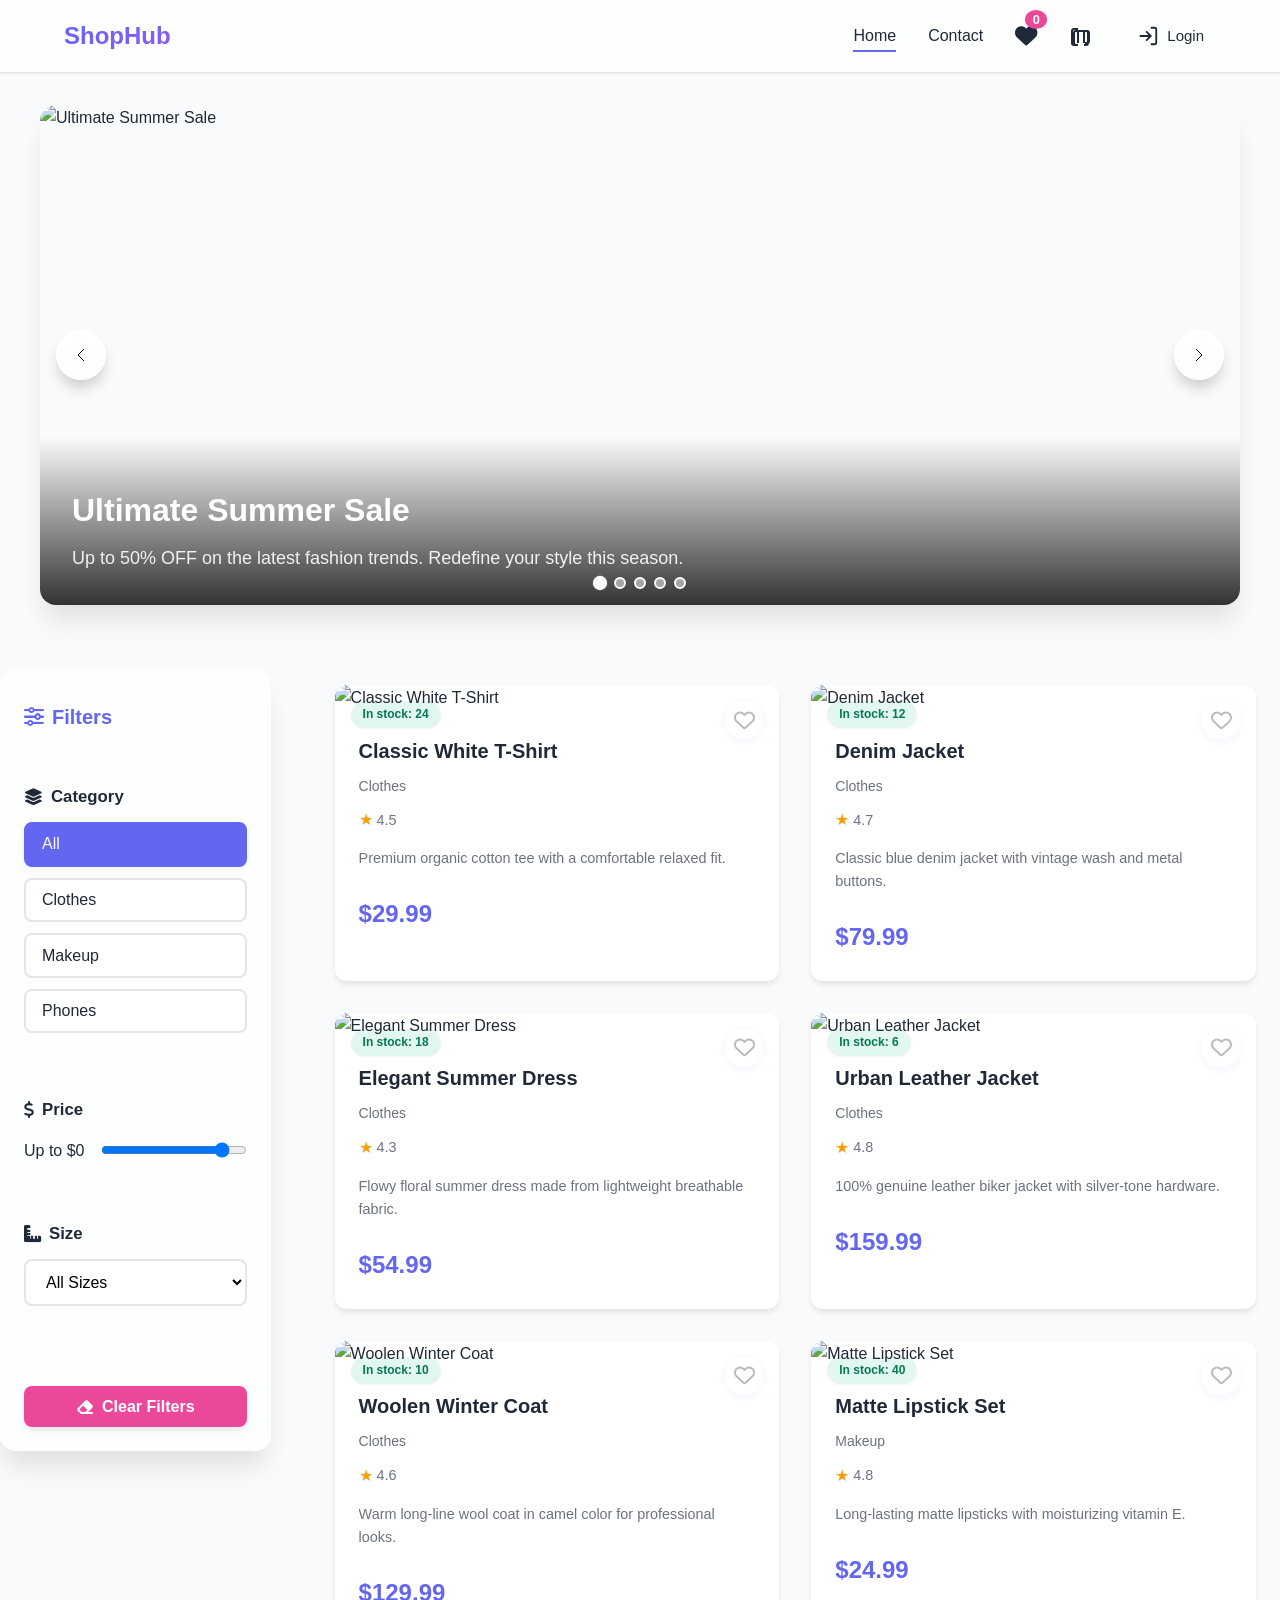
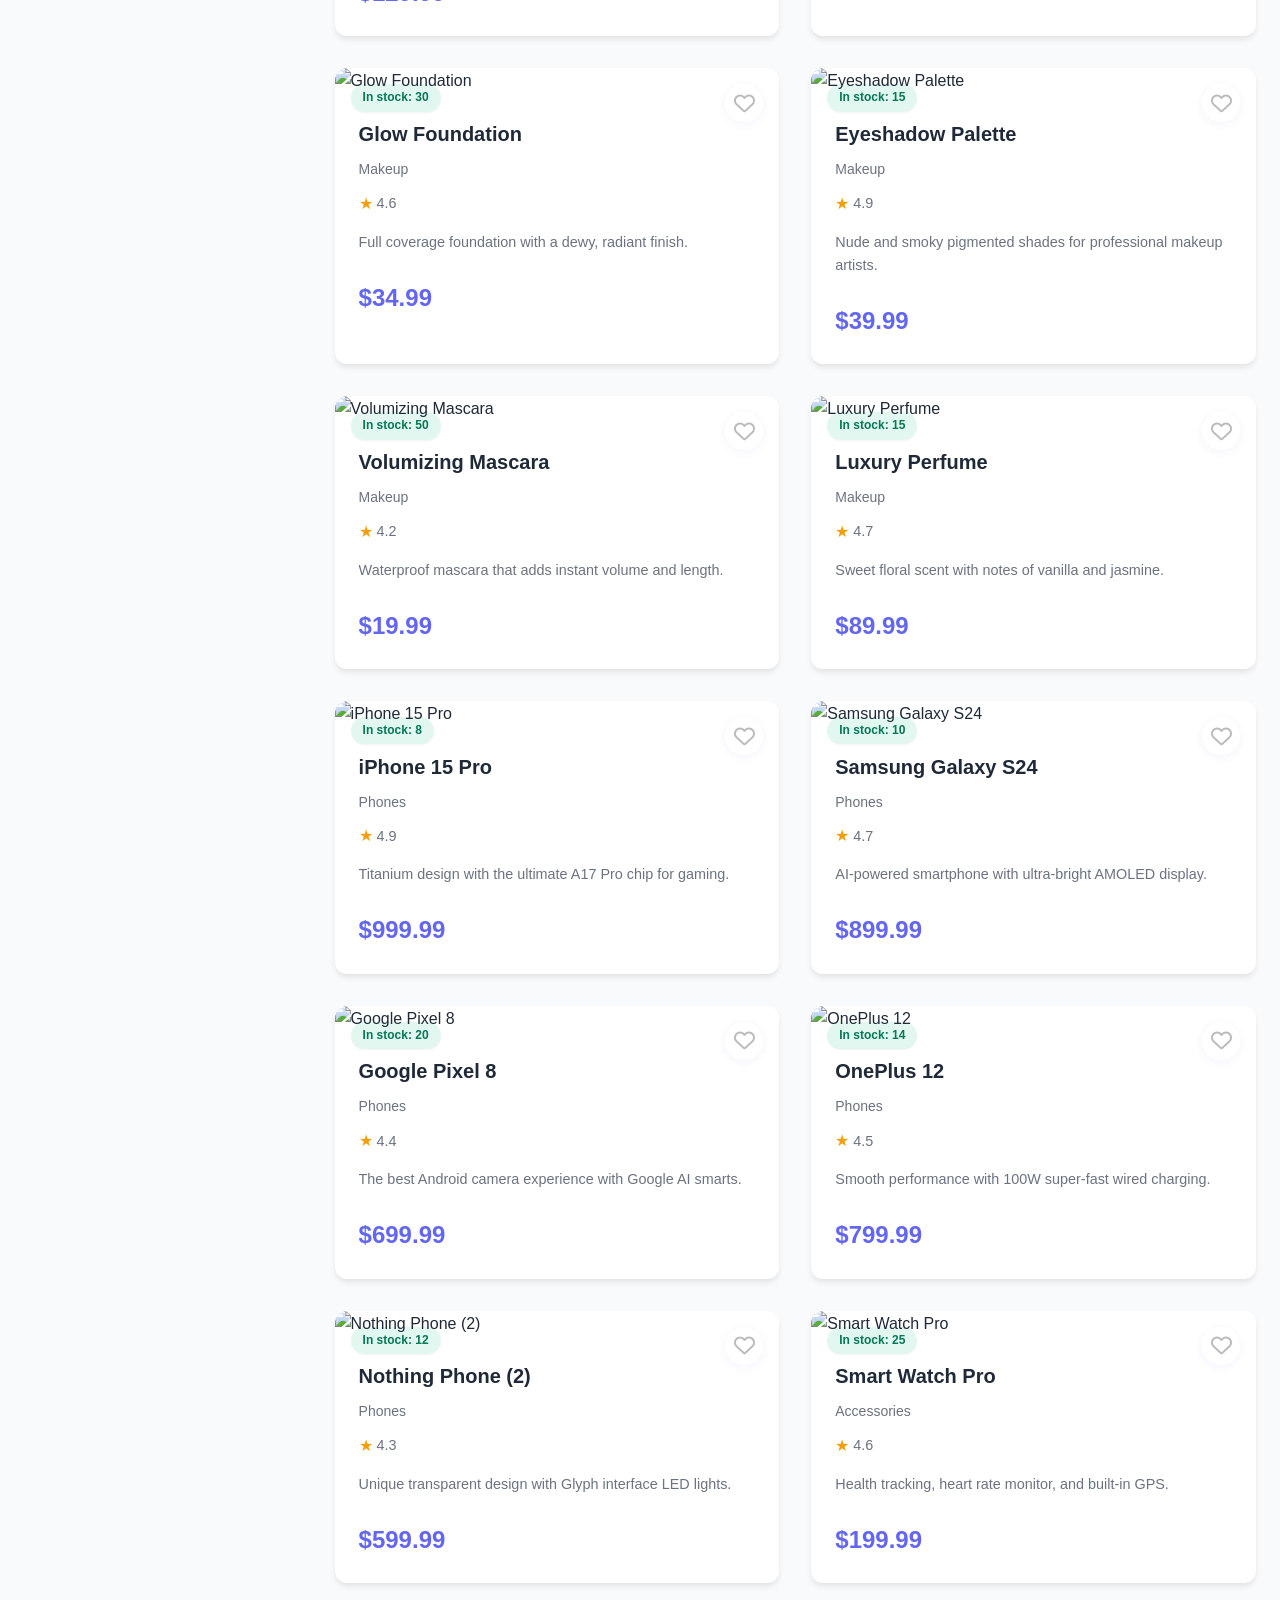
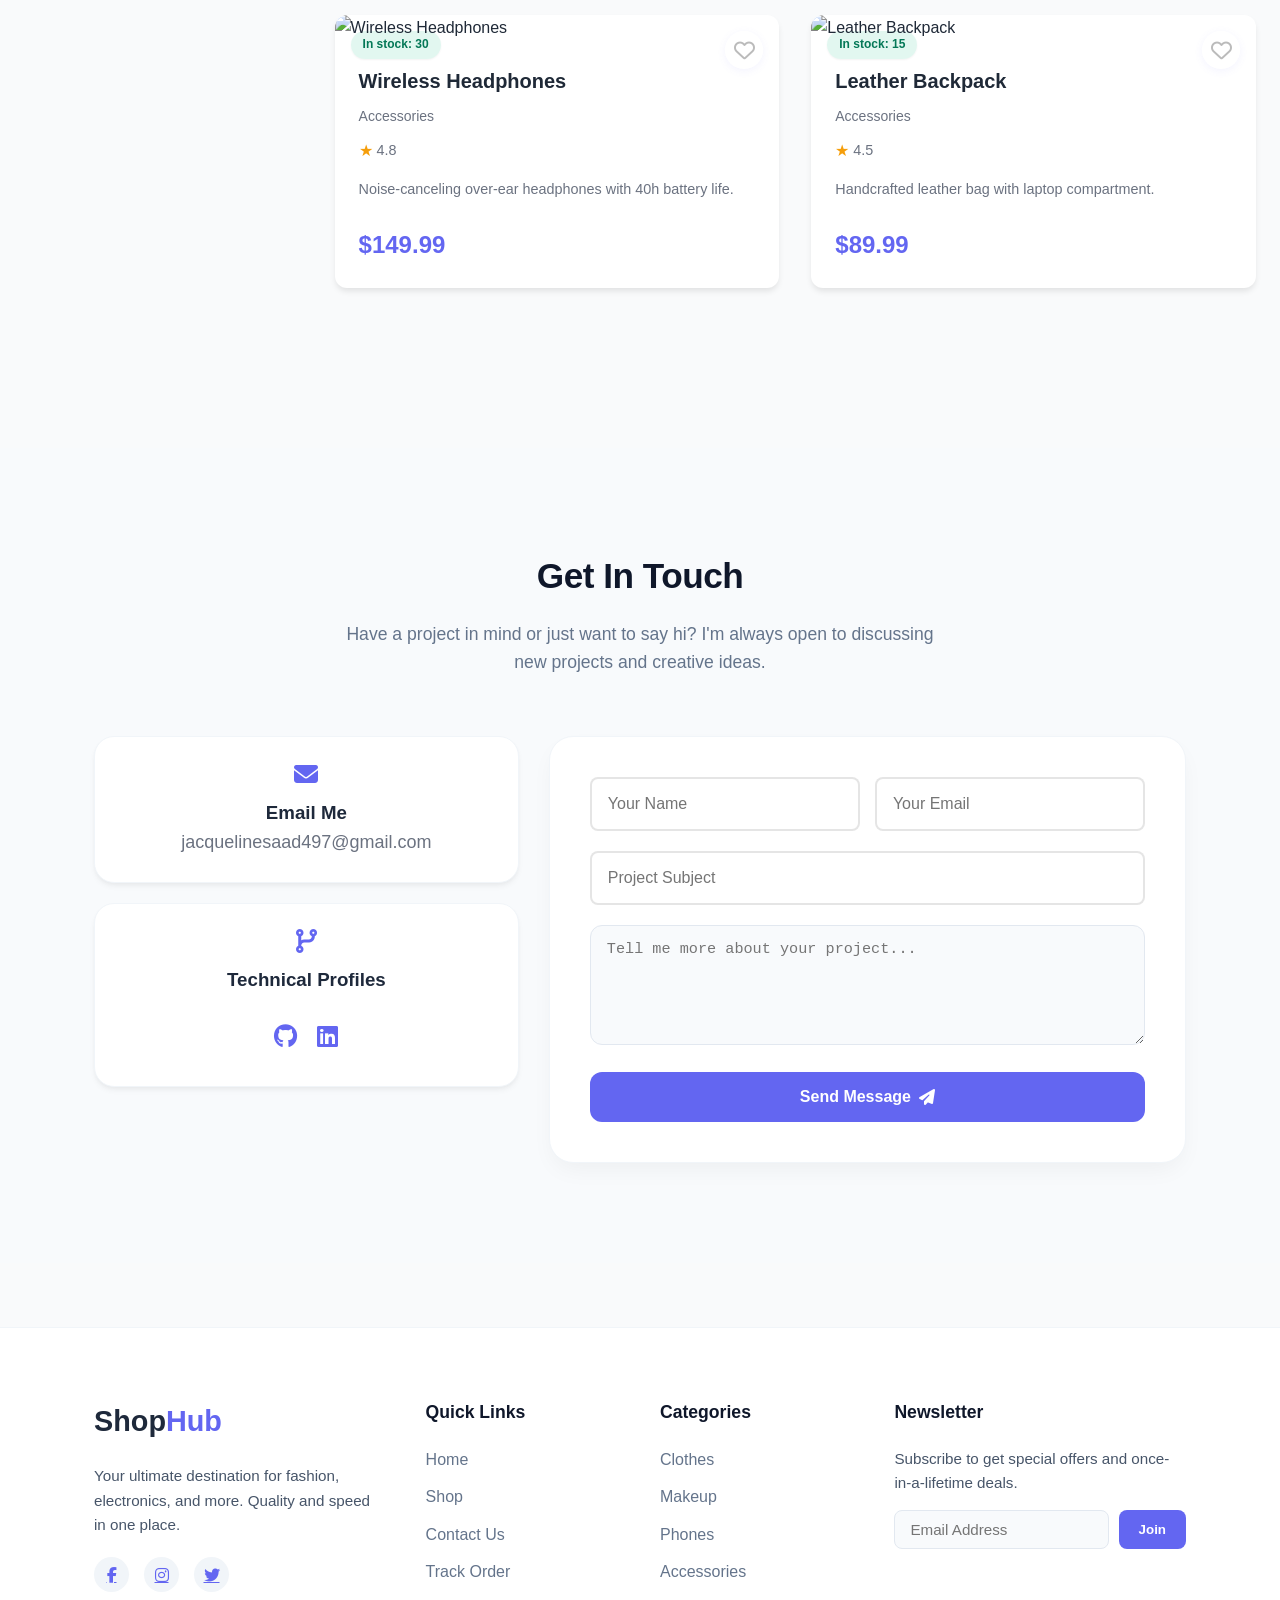
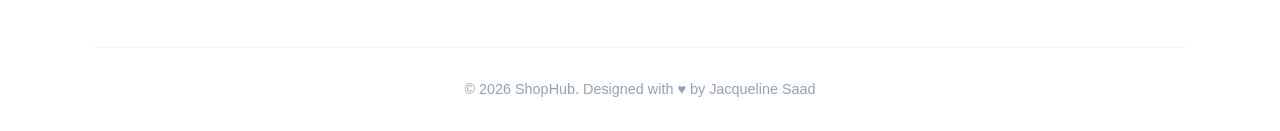
==== index.html @ 18db4dfc "Initial commit for EvuEccom project" ====
<!DOCTYPE html>
<html lang="en">
<head>
    <meta charset="UTF-8">
    <meta name="viewport" content="width=device-width, initial-scale=1.0">
    <title>E-Commerce - Home</title>
    <link rel="stylesheet" href="css/style.css">
    <link rel="stylesheet" href="https://cdnjs.cloudflare.com/ajax/libs/font-awesome/6.5.1/css/all.min.css">
</head>
<body>
    <!-- Navbar -->
    <nav class="navbar">
        <div class="nav-container">
            <a href="index.html" class="logo">ShopHub</a>
            <ul class="nav-menu">
                <li><a href="index.html" class="nav-link active">Home</a></li>
                <li><a href="#contact" class="nav-link">Contact</a></li>
                <li class="wishlist-icon-wrapper">
                    <button class="nav-link wishlist-nav-btn" id="openWishlistModal" aria-label="View wishlist">
                        <i class="fa-solid fa-heart"></i>
                        <span class="wishlist-count" id="wishlistCount">0</span>
                    </button>
                </li>
                <li class="cart-icon-wrapper">
                    <a href="cart.html" class="nav-link cart-link">
                        <svg class="cart-icon" viewBox="0 0 24 24" fill="none" stroke="currentColor">
                            <path d="M9 21H5a2 2 0 0 1-2-2V7a2 2 0 0 1 2-2h4m7 14h2a2 2 0 0 0 2-2V9a2 2 0 0 0-2-2h-2M9 7h6M9 7v12m6-12v12M9 7H7a2 2 0 0 0-2 2v10a2 2 0 0 0 2 2h2M15 7h2a2 2 0 0 1 2 2v10a2 2 0 0 1-2 2h-2"/>
                        </svg>
                        <span class="cart-count" id="cartCount">0</span>
                    </a>
                </li>
                    <!-- Wishlist Modal -->
                    <div id="wishlistModal" class="wishlist-modal" tabindex="-1" aria-modal="true" role="dialog">
                        <div class="wishlist-modal-content">
                            <button class="wishlist-modal-close" id="closeWishlistModal" aria-label="Close"><i class="fa-solid fa-xmark"></i></button>
                            <h2 class="wishlist-modal-title">My Wishlist</h2>
                            <div id="wishlistProductsContainer" class="wishlist-products-container"></div>
                        </div>
                    </div>
                <li class="nav-auth-slot" id="navAuthSlot">
                    <!-- Login icon (when logged out) or Username + Logout (when logged in) injected by auth.js -->
                </li>
            </ul>
            <button class="mobile-menu-toggle" id="mobileMenuToggle">
                <span></span>
                <span></span>
                <span></span>
            </button>
        </div>
    </nav>

    <!-- Image Slider -->
    <section class="slider-section">
        <div class="slider-container" id="sliderContainer">
            <div class="slider-wrapper" id="sliderWrapper">
                <!-- Slides will be injected by JavaScript -->
            </div>
            <button class="slider-btn slider-btn-prev" id="prevBtn" aria-label="Previous slide">
                <svg viewBox="0 0 24 24" fill="none" stroke="currentColor">
                    <path d="M15 18l-6-6 6-6"/>
                </svg>
            </button>
            <button class="slider-btn slider-btn-next" id="nextBtn" aria-label="Next slide">
                <svg viewBox="0 0 24 24" fill="none" stroke="currentColor">
                    <path d="M9 18l6-6-6-6"/>
                </svg>
            </button>
            <div class="slider-pagination" id="sliderPagination"></div>
        </div>
    </section>

    <!-- Filters Section -->
    <div class="main-shop-layout">
        <aside class="sidebar-filters" id="sidebarFilters">
            <div class="sidebar-header">
                <h2><i class="fa-solid fa-sliders-h"></i> Filters</h2>
                <button class="sidebar-close-btn" id="closeSidebarBtn" aria-label="Close filters"><i class="fa-solid fa-xmark"></i></button>
            </div>
            <div class="sidebar-group">
                <h3 class="sidebar-title"><i class="fa-solid fa-layer-group"></i> Category</h3>
                <div class="category-filters">
                    <button class="filter-btn active" data-category="all">All</button>
                    <button class="filter-btn" data-category="clothes">Clothes</button>
                    <button class="filter-btn" data-category="makeup">Makeup</button>
                    <button class="filter-btn" data-category="phones">Phones</button>
                </div>
            </div>
            <div class="sidebar-group">
                <h3 class="sidebar-title"><i class="fa-solid fa-dollar-sign"></i> Price</h3>
                <div class="price-filter">
                    <label for="priceRange">Up to $<span id="priceValue">0</span></label>
                    <input type="range" id="priceRange" min="0" max="1000" value="1000" step="10">
                </div>
            </div>
            <div class="sidebar-group">
                <h3 class="sidebar-title"><i class="fa-solid fa-ruler-combined"></i> Size</h3>
                <div class="size-filter">
                    <select id="sizeFilter">
                        <option value="all">All Sizes</option>
                        <option value="S">Small</option>
                        <option value="M">Medium</option>
                        <option value="L">Large</option>
                        <option value="XL">XL</option>
                    </select>
                </div>
            </div>
            <button class="clear-filters-btn" id="clearFiltersBtn"><i class="fa-solid fa-eraser"></i> Clear Filters</button>
        </aside>
        <button class="sidebar-toggle-btn" id="openSidebarBtn" aria-label="Show filters"><i class="fa-solid fa-filter"></i> Filters</button>
        <section class="products-section">
            <div class="container">
                <div class="products-grid" id="productsGrid">
                    <div id="filterChips" class="filter-chips"></div>
                    <div id="skeletonGrid">
                        <div class="product-card skeleton-card">
                            <div class="product-image-wrapper skeleton-block"></div>
                            <div class="product-info">
                                <div class="skeleton-line skeleton-title"></div>
                                <div class="skeleton-line"></div>
                                <div class="skeleton-line"></div>
                            </div>
                        </div>
                        <div class="product-card skeleton-card">
                            <div class="product-image-wrapper skeleton-block"></div>
                            <div class="product-info">
                                <div class="skeleton-line skeleton-title"></div>
                                <div class="skeleton-line"></div>
                                <div class="skeleton-line"></div>
                            </div>
                        </div>
                    </div>
                <!-- Quick View Modal removed -->
                </div>
            </div>
        </section>
    </div>

    <!-- Products Grid -->
    <section class="products-section">
        <div class="container">
            <div class="products-grid" id="productsGrid">
                <!-- Products will be injected by JavaScript -->
            </div>
        </div>
    </section>

    <!-- Contact Section -->
    <section id="contact" class="contact-section">
        <div class="container">
            <div class="section-title">
                <h2>Get In Touch</h2>
                <p>Have a project in mind or just want to say hi? I'm always open to discussing new projects and creative ideas.</p>
            </div>

            <div class="contact-grid">
                <div class="contact-info">
                    <div class="info-card">
                        <i class="fas fa-envelope"></i>
                        <h3>Email Me</h3>
                        <p>jacquelinesaad497@gmail.com</p>
                    </div>
                    <div class="info-card">
                        <i class="fas fa-code-branch"></i>
                        <h3>Technical Profiles</h3>
                        <div class="social-icons">
                            <a href="https://github.com/Jaclyn25" title="GitHub"><i class="fab fa-github"></i></a>
                            <a href="https://www.linkedin.com/in/jacqueline-saad-519b5731a/" title="LinkedIn"><i class="fab fa-linkedin"></i></a>
                        </div>
                    </div>
                </div>

                <div class="contact-form-container">
                    <form id="contactForm" class="modern-form">
                        <div class="form-row">
                            <div class="form-group">
                                <input type="text" id="name" name="name" placeholder="Your Name" required>
                            </div>
                            <div class="form-group">
                                <input type="email" id="email" name="email" placeholder="Your Email" required>
                            </div>
                        </div>
                        <div class="form-group">
                            <input type="text" id="subject" name="subject" placeholder="Project Subject" required>
                        </div>
                        <div class="form-group">
                            <textarea id="message" name="message" rows="5" placeholder="Tell me more about your project..." required></textarea>
                        </div>
                        <button type="submit" class="submit-btn">
                            <span>Send Message</span>
                            <i class="fas fa-paper-plane"></i>
                        </button>
                    </form>
                </div>
            </div>
        </div>
    </section>

</button>
    <footer class="main-footer">
        <div class="container">
            <div class="footer-grid">
                <div class="footer-col brand-col">
                    <h2 class="footer-logo">Shop<span>Hub</span></h2>
                    <p>Your ultimate destination for fashion, electronics, and more. Quality and speed in one place.</p>
                    <div class="footer-social">
                        <a href="#"><i class="fab fa-facebook-f"></i></a>
                        <a href="#"><i class="fab fa-instagram"></i></a>
                        <a href="#"><i class="fab fa-twitter"></i></a>
                    </div>
                </div>
    
                <div class="footer-col">
                    <h3>Quick Links</h3>
                    <ul>
                        <li><a href="#">Home</a></li>
                        <li><a href="#">Shop</a></li>
                        <li><a href="#">Contact Us</a></li>
                        <li><a href="#">Track Order</a></li>
                    </ul>
                </div>
    
                <div class="footer-col">
                    <h3>Categories</h3>
                    <ul>
                        <li><a href="#">Clothes</a></li>
                        <li><a href="#">Makeup</a></li>
                        <li><a href="#">Phones</a></li>
                        <li><a href="#">Accessories</a></li>
                    </ul>
                </div>
    
                <div class="footer-col newsletter-col">
                    <h3>Newsletter</h3>
                    <p>Subscribe to get special offers and once-in-a-lifetime deals.</p>
                    <form class="footer-form">
                        <input type="email" placeholder="Email Address">
                        <button type="submit">Join</button>
                    </form>
                </div>
            </div>
    
            <div class="footer-bottom">
                <p>&copy; 2026 ShopHub. Designed with &hearts; by Jacqueline Saad</p>
            </div>
        </div>
    </footer>
    <script type="module" src="js/main.js"></script>
    <script type="module" src="js/buttonTop.js"></script>
</body>
    <!-- Scroll To Top Button -->
    <button id="scrollTopBtn" class="scroll-top-btn" aria-label="Scroll to top" tabindex="0">
        <span class="scroll-top-icon" aria-hidden="true">
            <i class="fa-solid fa-arrow-up"></i>
        </span>
    </button>
</body>
</html>
---- css/style.css ----
/* ===== Wishlist Modal & Navbar Icon ===== */
.wishlist-icon-wrapper {
    position: relative;
}
.wishlist-nav-btn {
    background: none;
    border: none;
    position: relative;
    font-size: 1.4rem;
    color: var(--accent-color);
    cursor: pointer;
    display: flex;
    align-items: center;
    transition: color 0.2s;
}
.wishlist-nav-btn:focus {
    outline: 2px solid var(--accent-color);
}
.wishlist-count {
    position: absolute;
    top: -7px;
    right: -10px;
    background: var(--accent-color);
    color: #fff;
    border-radius: 50%;
    font-size: 0.8rem;
    padding: 2px 7px;
    font-weight: 700;
    min-width: 22px;
    text-align: center;
    box-shadow: 0 2px 8px 0 rgba(99,102,241,0.08);
    z-index: 2;
    transition: background 0.2s, transform 0.2s;
}
.wishlist-nav-btn.animated .fa-heart {
    animation: heartBeat 0.5s;
}

.wishlist-modal {
    position: fixed;
    inset: 0;
    background: rgba(30, 41, 59, 0.18);
    display: flex;
    align-items: center;
    justify-content: center;
    z-index: 2100;
    opacity: 0;
    pointer-events: none;
    transition: opacity 0.25s cubic-bezier(0.4,0,0.2,1);
}
.wishlist-modal.open {
    opacity: 1;
    pointer-events: auto;
}
.wishlist-modal-content {
    background: var(--bg-glass);
    border-radius: var(--radius-xl);
    box-shadow: var(--shadow-xl);
    padding: 2.2rem 2rem 2rem 2rem;
    min-width: 320px;
    max-width: 95vw;
    width: 100%;
    max-width: 420px;
    display: flex;
    flex-direction: column;
    align-items: center;
    gap: 1.2rem;
    position: relative;
    transform: translateY(40px) scale(0.98);
    opacity: 0;
    transition: transform 0.25s, opacity 0.25s;
}
.wishlist-modal.open .wishlist-modal-content {
    transform: translateY(0) scale(1);
    opacity: 1;
}
.wishlist-modal-close {
    position: absolute;
    top: 1.2rem;
    right: 1.2rem;
    background: none;
    border: none;
    font-size: 1.5rem;
    color: var(--text-secondary);
    cursor: pointer;
    transition: color 0.2s;
    z-index: 2;
}
.wishlist-modal-close:hover {
    color: var(--accent-color);
}
.wishlist-modal-title {
    font-size: 1.3rem;
    font-weight: 700;
    text-align: center;
    color: var(--text-primary);
    margin-bottom: 0.5rem;
}
.wishlist-products-container {
    width: 100%;
    display: flex;
    flex-direction: column;
    gap: 1.1rem;
    max-height: 340px;
    overflow-y: auto;
}
.wishlist-product-card {
    display: flex;
    align-items: center;
    gap: 1.1rem;
    background: var(--bg-secondary);
    border-radius: var(--radius-md);
    box-shadow: var(--shadow-xs);
    padding: 0.7rem 1rem;
    position: relative;
    transition: box-shadow 0.2s;
}
.wishlist-product-card:hover {
    box-shadow: var(--shadow-md);
}
.wishlist-product-img {
    width: 60px;
    height: 60px;
    object-fit: cover;
    border-radius: var(--radius-md);
    box-shadow: var(--shadow-xs);
}
.wishlist-product-info {
    flex: 1;
    display: flex;
    flex-direction: column;
    gap: 0.2rem;
}
.wishlist-product-title {
    font-size: 1.05rem;
    font-weight: 600;
    color: var(--text-primary);
}
.wishlist-product-price {
    font-size: 0.98rem;
    color: var(--primary-color);
    font-weight: 500;
}
.wishlist-remove-btn {
    background: none;
    border: none;
    color: var(--accent-color);
    font-size: 1.2rem;
    cursor: pointer;
    transition: color 0.2s;
    margin-left: 0.5rem;
}
.wishlist-remove-btn:hover {
    color: #e74c3c;
}
/* ===== Filter Chips ===== */
.filter-chips {
    display: flex;
    flex-wrap: wrap;
    gap: 0.7rem;
    margin-bottom: 1.2rem;
    min-height: 32px;
    align-items: center;
}
.filter-chip {
    display: flex;
    align-items: center;
    background: var(--bg-glass);
    color: var(--primary-color);
    border-radius: 999px;
    box-shadow: var(--shadow-sm);
    padding: 0.4rem 1.1rem 0.4rem 0.9rem;
    font-size: 0.98rem;
    font-weight: 500;
    position: relative;
    transition: background 0.2s, color 0.2s;
    cursor: pointer;
}
.filter-chip .chip-close {
    margin-left: 0.7rem;
    background: none;
    border: none;
    color: var(--accent-color);
    font-size: 1.1rem;
    cursor: pointer;
    border-radius: 50%;
    transition: background 0.2s, color 0.2s;
    padding: 0.1rem 0.3rem;
}
.filter-chip .chip-close:hover {
    background: var(--accent-color);
    color: #fff;
}
/* ===== Quick View Modal ===== */
/* Quick View Modal styles removed */
/* ===== Wishlist Heart Icon ===== */
.wishlist-btn {
    position: absolute;
    top: 1rem;
    right: 1rem;
    background: rgba(255,255,255,0.85);
    border: none;
    border-radius: 50%;
    width: 38px;
    height: 38px;
    display: flex;
    align-items: center;
    justify-content: center;
    box-shadow: 0 2px 8px 0 rgba(99,102,241,0.08);
    cursor: pointer;
    z-index: 2;
    transition: background 0.2s, box-shadow 0.2s, transform 0.2s;
    font-size: 1.3rem;
}
.wishlist-btn:hover {
    background: var(--accent-color);
    color: #fff;
    transform: scale(1.08);
}
.wishlist-btn .fa-heart {
    transition: color 0.3s;
    color: #bbb;
}
.wishlist-btn.wishlisted .fa-heart {
    color: var(--accent-color);
    animation: heartBeat 0.4s;
}
.wishlist-btn.wishlist-animate .fa-heart {
    animation: heartBeat 0.4s;
}
@keyframes heartBeat {
    0% { transform: scale(1); }
    20% { transform: scale(1.2); }
    40% { transform: scale(0.95); }
    60% { transform: scale(1.1); }
    100% { transform: scale(1); }
}
/* ===== Scroll Reveal Animations ===== */
.reveal {
    opacity: 0;
    transform: translateY(32px);
    transition: opacity 0.7s cubic-bezier(0.4,0,0.2,1), transform 0.7s cubic-bezier(0.4,0,0.2,1);
}
.revealed {
    opacity: 1 !important;
    transform: translateY(0) !important;
}
/* ===== Skeleton Loading ===== */
.skeleton-card {
    background: #f3f4f6;
    border-radius: var(--radius-lg);
    box-shadow: var(--shadow-md);
    overflow: hidden;
    position: relative;
    min-height: 340px;
    animation: fadeIn 0.5s;
}
.skeleton-block {
    width: 100%;
    height: 200px;
    background: #e5e7eb;
    border-radius: var(--radius-lg) var(--radius-lg) 0 0;
    position: relative;
    overflow: hidden;
}
.skeleton-line {
    height: 18px;
    background: #e5e7eb;
    border-radius: 8px;
    margin: 0.5rem 0;
    position: relative;
    overflow: hidden;
}
.skeleton-title {
    width: 60%;
    height: 24px;
}
.skeleton-block::after,
.skeleton-line::after {
    content: '';
    position: absolute;
    top: 0; left: 0; right: 0; bottom: 0;
    background: linear-gradient(90deg, rgba(255,255,255,0) 0%, rgba(255,255,255,0.5) 50%, rgba(255,255,255,0) 100%);
    animation: shimmer 1.2s infinite;
}
@keyframes shimmer {
    0% { transform: translateX(-100%); }
    100% { transform: translateX(100%); }
}
/* ===== Sidebar Filters (Modern) ===== */
.main-shop-layout {
    display: flex;
    align-items: flex-start;
    gap: 2.5rem;
    position: relative;
}
.sidebar-filters {
    min-width: 260px;
    max-width: 320px;
    background: var(--bg-glass);
    border-radius: var(--radius-xl);
    box-shadow: var(--shadow-xl);
    padding: 2rem 1.5rem 1.5rem 1.5rem;
    margin-top: 2rem;
    margin-bottom: 2rem;
    position: sticky;
    top: 2rem;
    z-index: 20;
    display: flex;
    flex-direction: column;
    gap: 2rem;
    transition: transform 0.35s cubic-bezier(0.4,0,0.2,1), box-shadow 0.3s;
}
.sidebar-header {
    display: flex;
    align-items: center;
    justify-content: space-between;
    margin-bottom: 1.2rem;
}
.sidebar-header h2 {
    font-size: 1.25rem;
    font-weight: 700;
    display: flex;
    align-items: center;
    gap: 0.5rem;
    color: var(--primary-color);
}
.sidebar-close-btn {
    display: none;
    background: none;
    border: none;
    font-size: 1.5rem;
    color: var(--text-secondary);
    cursor: pointer;
    transition: color 0.2s;
}
.sidebar-close-btn:hover {
    color: var(--primary-color);
}
.sidebar-group {
    margin-bottom: 1.5rem;
}
.sidebar-title {
    font-size: 1.05rem;
    font-weight: 600;
    margin-bottom: 0.7rem;
    color: var(--text-primary);
    display: flex;
    align-items: center;
    gap: 0.5rem;
}
.clear-filters-btn {
    margin-top: 1.5rem;
    width: 100%;
    background: var(--accent-color);
    color: #fff;
    border: none;
    border-radius: var(--radius-md);
    padding: 0.7rem 0;
    font-weight: 600;
    font-size: 1rem;
    cursor: pointer;
    box-shadow: var(--shadow-md);
    transition: background 0.2s, transform 0.2s;
    display: flex;
    align-items: center;
    justify-content: center;
    gap: 0.5rem;
}
.clear-filters-btn:hover {
    background: var(--primary-dark);
    transform: scale(1.04);
}
.sidebar-filters .filter-btn {
    width: 100%;
    margin-bottom: 0.5rem;
    text-align: left;
    border-radius: var(--radius-md);
    font-size: 1rem;
    padding: 0.7rem 1rem;
    background: #fff;
    border: 2px solid var(--border-color);
    color: var(--text-primary);
    transition: background 0.2s, color 0.2s, border 0.2s, box-shadow 0.2s;
}
.sidebar-filters .filter-btn.active,
.sidebar-filters .filter-btn:focus {
    background: var(--primary-color);
    color: #fff;
    border-color: var(--primary-color);
    box-shadow: 0 2px 8px 0 rgba(99,102,241,0.08);
}
.sidebar-filters .filter-btn:hover {
    background: var(--bg-secondary);
    color: var(--primary-color);
    border-color: var(--primary-color);
}
.sidebar-filters .category-filters {
    display: flex;
    flex-direction: column;
    gap: 0.2rem;
}
.sidebar-filters .price-filter {
    display: flex;
    align-items: center;
    gap: 1rem;
    margin-top: 0.5rem;
}
.sidebar-filters .size-filter {
    margin-top: 0.5rem;
}
.sidebar-filters select {
    width: 100%;
    padding: 0.7rem 1rem;
    border-radius: var(--radius-md);
    border: 2px solid var(--border-color);
    font-size: 1rem;
    background: #fff;
    transition: border 0.2s;
}
.sidebar-filters select:focus {
    border-color: var(--primary-color);
}
.sidebar-toggle-btn {
    display: none;
    position: fixed;
    left: 1.2rem;
    top: 6.5rem;
    z-index: 30;
    background: var(--primary-color);
    color: #fff;
    border: none;
    border-radius: 50%;
    width: 48px;
    height: 48px;
    box-shadow: var(--shadow-lg);
    font-size: 1.5rem;
    align-items: center;
    justify-content: center;
    cursor: pointer;
    transition: background 0.2s, transform 0.2s;
}
.sidebar-toggle-btn:hover {
    background: var(--primary-dark);
    transform: scale(1.08);
}
@media (max-width: 1024px) {
    .main-shop-layout {
        gap: 1.2rem;
    }
    .sidebar-filters {
        min-width: 210px;
        padding: 1.2rem 0.7rem 1.2rem 0.7rem;
    }
}
@media (max-width: 900px) {
    .main-shop-layout {
        flex-direction: column;
    }
    .sidebar-filters {
        position: fixed;
        left: 0;
        top: 0;
        height: 100vh;
        min-width: 270px;
        max-width: 90vw;
        transform: translateX(-110%);
        box-shadow: 0 8px 32px 0 rgba(31,41,55,0.18);
        margin: 0;
        border-radius: 0 1.5rem 1.5rem 0;
        transition: transform 0.35s cubic-bezier(0.4,0,0.2,1), box-shadow 0.3s;
        z-index: 1002;
    }
    .sidebar-filters.open {
        transform: translateX(0);
        box-shadow: 0 8px 32px 0 rgba(31,41,55,0.18);
    }
    .sidebar-toggle-btn {
        display: flex;
    }
    .sidebar-close-btn {
        display: block;
    }
}
@media (max-width: 600px) {
    .sidebar-filters {
        min-width: 90vw;
        padding: 1.2rem 0.5rem 1.2rem 0.5rem;
    }
    .sidebar-toggle-btn {
        width: 44px;
        height: 44px;
        font-size: 1.2rem;
    }
}
.auth-bg {
    position: fixed;
    inset: 0;
    z-index: 0;
    background: linear-gradient(135deg, #f8fafc 0%, #e5e7eb 100%);
    overflow: hidden;
}
.auth-bg::before {
    content: '';
    position: absolute;
    top: 10%;
    left: 5%;
    width: 180px;
    height: 180px;
    background: radial-gradient(circle, rgba(99,102,241,0.08) 60%, transparent 100%);
    border-radius: 50%;
    filter: blur(8px);
    z-index: 1;
}
.auth-bg::after {
    content: '';
    position: absolute;
    bottom: 8%;
    right: 8%;
    width: 120px;
    height: 120px;
    background: radial-gradient(circle, rgba(236,72,153,0.07) 60%, transparent 100%);
    border-radius: 50%;
    filter: blur(6px);
    z-index: 1;
}
.auth-bg::after {
    content: '';
    position: absolute;
    inset: 0;
    background-image: url('https://www.transparenttextures.com/patterns/noise.png');
    opacity: 0.12;
    pointer-events: none;
    z-index: 2;
}

.auth-page {
    font-family: 'Inter', -apple-system, BlinkMacSystemFont, 'Segoe UI', Roboto, 'Helvetica Neue', Arial, sans-serif;
    min-height: 100vh;
    display: flex;
    align-items: center;
    justify-content: center;
    background: none;
    position: relative;
    z-index: 1;
    padding: 2rem;
}
.auth-container {
    width: 100%;
    max-width: 420px;
    margin: auto;
    position: relative;
    z-index: 2;
}
.auth-card {
    background: rgba(255,255,255,0.75);
    backdrop-filter: blur(18px) saturate(1.2);
    border-radius: 1.5rem;
    box-shadow: 0 8px 32px 0 rgba(31, 41, 55, 0.12);
    border: 1px solid rgba(255,255,255,0.18);
    padding: 2.5rem 2rem;
    margin: 0 auto;
    animation: fadeInUp 0.7s cubic-bezier(0.4,0,0.2,1);
}
.fade-in {
    opacity: 0;
    animation: fadeIn 0.7s cubic-bezier(0.4,0,0.2,1) forwards;
}
@keyframes fadeIn {
    from { opacity: 0; transform: translateY(24px); }
    to { opacity: 1; transform: translateY(0); }
}
.auth-title {
    font-size: 2rem;
    font-weight: 700;
    margin-bottom: 2rem;
    text-align: center;
    color: var(--text-primary);
    letter-spacing: -0.5px;
    display: flex;
    align-items: center;
    justify-content: center;
    gap: 0.7rem;
}
.auth-title .fa-user,
.auth-title .fa-lock {
    color: var(--primary-color);
    font-size: 1.5rem;
}
.auth-form {
    display: flex;
    flex-direction: column;
    gap: 1.5rem;
}
.form-group {
    position: relative;
    margin-bottom: 0.5rem;
}
.input-icon {
    position: absolute;
    left: 1rem;
    top: 50%;
    transform: translateY(-50%);
    color: var(--text-secondary);
    font-size: 1.1rem;
    pointer-events: none;
    transition: color 0.3s;
}
.form-group input {
    width: 100%;
    padding: 1rem 1rem 1rem 2.7rem;
    border: 2px solid var(--border-color);
    border-radius: var(--radius-md);
    font-size: 1rem;
    background: rgba(255,255,255,0.92);
    transition: border-color 0.3s, box-shadow 0.3s;
    outline: none;
    color: var(--text-primary);
    font-family: inherit;
}
.form-group input:focus {
    border-color: var(--primary-color);
    box-shadow: 0 0 0 3px rgba(99,102,241,0.08);
}
.form-group.focused .input-icon,
.form-group input:focus ~ .input-icon {
    color: var(--primary-color);
}
.input-focus-line {
    position: absolute;
    bottom: 0;
    left: 0;
    width: 0;
    height: 2px;
    background: var(--primary-color);
    transition: width 0.3s;
}
.form-group input:focus + .input-focus-line {
    width: 100%;
}
.error-message {
    display: block;
    color: #ef4444;
    font-size: 0.875rem;
    margin-top: 0.5rem;
    opacity: 0;
    transform: translateY(-10px);
    transition: opacity 0.3s, transform 0.3s;
    animation: shake 0.5s ease-in-out;
}
.error-message.show {
    opacity: 1;
    transform: translateY(0);
}
@keyframes shake {
    0%, 100% { transform: translateX(0); }
    25% { transform: translateX(-8px); }
    75% { transform: translateX(8px); }
}
.auth-submit-btn {
    width: 100%;
    padding: 1rem;
    background: linear-gradient(90deg, var(--primary-color), var(--secondary-color));
    color: white;
    border: none;
    border-radius: var(--radius-md);
    font-size: 1.125rem;
    font-weight: 600;
    cursor: pointer;
    transition: background 0.4s, transform 0.2s, box-shadow 0.2s;
    position: relative;
    overflow: hidden;
    margin-top: 0.5rem;
    box-shadow: 0 2px 8px 0 rgba(99,102,241,0.08);
}
.auth-submit-btn:hover {
    background: linear-gradient(90deg, var(--secondary-color), var(--primary-color));
    transform: scale(1.04);
    box-shadow: 0 4px 16px 0 rgba(99,102,241,0.12);
}
.auth-submit-btn.submitting {
    opacity: 0.7;
    pointer-events: none;
    transform: scale(0.98);
}
.ripple-effect {
    position: absolute;
    border-radius: 50%;
    background: rgba(255,255,255,0.6);
    transform: scale(0);
    animation: ripple 0.6s ease-out;
    pointer-events: none;
}
@keyframes ripple {
    to {
        transform: scale(4);
        opacity: 0;
    }
}
.auth-footer {
    text-align: center;
    margin-top: 2rem;
    color: var(--text-secondary);
    font-size: 0.95rem;
}
.auth-footer a {
    color: var(--primary-color);
    text-decoration: none;
    font-weight: 600;
    transition: color 0.3s;
}
.auth-footer a:hover {
    color: var(--secondary-color);
    text-decoration: underline;
}
@media (max-width: 600px) {
    .auth-card {
        padding: 1.2rem 0.5rem;
    }
    .auth-container {
        max-width: 98vw;
    }
}
.scroll-top-btn {
    position: fixed;
    right: 2rem;
    bottom: 2rem;
    width: 3.5rem;
    height: 3.5rem;
    border-radius: 50%;
    background: var(--primary-color);
    color: #fff;
    border: none;
    box-shadow: var(--shadow-lg);
    display: flex;
    align-items: center;
    justify-content: center;
    font-size: 1.5rem;
    cursor: pointer;
    opacity: 0;
    transform: scale(0.7);
    pointer-events: none;
    transition: opacity 0.3s, transform 0.3s, box-shadow 0.3s;
    z-index: 9999;
}
.scroll-top-btn.show {
    opacity: 1;
    transform: scale(1);
    pointer-events: auto;
}
.scroll-top-btn.hide {
    opacity: 0;
    transform: scale(0.7);
    pointer-events: none;
}
.scroll-top-btn .scroll-top-icon {
    display: flex;
    align-items: center;
    justify-content: center;
    font-size: 1.5rem;
}
.scroll-top-btn:hover,
.scroll-top-btn:focus {
    box-shadow: 0 0 16px 4px var(--accent-color), var(--shadow-xl);
    animation: bounce 0.4s;
    outline: none;
}
@keyframes bounce {
    0% { transform: scale(1); }
    30% { transform: scale(1.15); }
    50% { transform: scale(0.95); }
    70% { transform: scale(1.05); }
    100% { transform: scale(1); }
}
.scroll-top-btn.vibrate {
    animation: vibrate 0.3s;
}
@keyframes vibrate {
    0% { transform: translateX(0); }
    20% { transform: translateX(-2px); }
    40% { transform: translateX(2px); }
    60% { transform: translateX(-2px); }
    80% { transform: translateX(2px); }
    100% { transform: translateX(0); }
}
@media (max-width: 600px) {
    .scroll-top-btn {
        right: 1rem;
        bottom: 1rem;
        width: 2.5rem;
        height: 2.5rem;
        font-size: 1.1rem;
    }
}
:root {
    --primary-color: #6366f1;
    --primary-dark: #4f46e5;
    --secondary-color: #8b5cf6;
    --accent-color: #ec4899;
    --text-primary: #1f2937;
    --text-secondary: #6b7280;
    --bg-primary: #ffffff;
    --bg-secondary: #f9fafb;
    --bg-glass: rgba(255, 255, 255, 0.7);
    --border-color: rgba(0, 0, 0, 0.1);
    --shadow-sm: 0 1px 2px 0 rgba(0, 0, 0, 0.05);
    --shadow-md: 0 4px 6px -1px rgba(0, 0, 0, 0.1);
    --shadow-lg: 0 10px 15px -3px rgba(0, 0, 0, 0.1);
    --shadow-xl: 0 20px 25px -5px rgba(0, 0, 0, 0.1);
    --radius-sm: 0.375rem;
    --radius-md: 0.5rem;
    --radius-lg: 0.75rem;
    --radius-xl: 1rem;
    --transition: all 0.3s cubic-bezier(0.4, 0, 0.2, 1);
}

* {
    margin: 0;
    padding: 0;
    box-sizing: border-box;
}

body {
    font-family: -apple-system, BlinkMacSystemFont, 'Segoe UI', Roboto, 'Helvetica Neue', Arial, sans-serif;
    color: var(--text-primary);
    background-color: var(--bg-secondary);
    line-height: 1.6;
    overflow-x: hidden;
    transition: opacity 0.28s ease-out;
}

body.page-transition-out {
    opacity: 0;
}
.auth-success-toast {
    position: fixed;
    bottom: 2rem;
    left: 50%;
    transform: translateX(-50%) translateY(20px);
    background: var(--primary-color);
    color: white;
    padding: 0.875rem 1.5rem;
    border-radius: var(--radius-lg);
    font-weight: 500;
    box-shadow: var(--shadow-xl);
    z-index: 9999;
    opacity: 0;
    transition: opacity 0.3s ease, transform 0.3s ease;
}

.auth-success-toast.show {
    opacity: 1;
    transform: translateX(-50%) translateY(0);
}

.container {
    max-width: 1200px;
    margin: 0 auto;
    padding: 0 1.5rem;
}
.navbar {
    background: var(--bg-glass);
    backdrop-filter: blur(10px);
    -webkit-backdrop-filter: blur(10px);
    border-bottom: 1px solid var(--border-color);
    position: sticky;
    top: 0;
    z-index: 1000;
    box-shadow: var(--shadow-sm);
}

.nav-container {
    max-width: 1200px;
    margin: 0 auto;
    padding: 1rem 1.5rem;
    display: flex;
    justify-content: space-between;
    align-items: center;
}

.logo {
    font-size: 1.5rem;
    font-weight: 700;
    color: var(--primary-color);
    text-decoration: none;
    background: linear-gradient(135deg, var(--primary-color), var(--secondary-color));
    -webkit-background-clip: text;
    -webkit-text-fill-color: transparent;
    background-clip: text;
    transition: var(--transition);
}

.logo:hover {
    transform: scale(1.05);
}

.nav-menu {
    display: flex;
    list-style: none;
    gap: 2rem;
    align-items: center;
}

.nav-link {
    color: var(--text-primary);
    text-decoration: none;
    font-weight: 500;
    position: relative;
    transition: var(--transition);
    padding: 0.5rem 0;
}

.nav-link::after {
    content: '';
    position: absolute;
    bottom: 0;
    left: 0;
    width: 0;
    height: 2px;
    background: var(--primary-color);
    transition: var(--transition);
}

.nav-link:hover::after,
.nav-link.active::after {
    width: 100%;
}

.nav-link:hover {
    color: var(--primary-color);
}

.cart-icon-wrapper {
    position: relative;
}

.cart-link {
    display: flex;
    align-items: center;
    gap: 0.5rem;
}

.cart-icon {
    width: 24px;
    height: 24px;
    stroke-width: 2;
}

.cart-count {
    background: var(--accent-color);
    color: white;
    border-radius: 50%;
    width: 20px;
    height: 20px;
    display: flex;
    align-items: center;
    justify-content: center;
    font-size: 0.75rem;
    font-weight: 600;
    position: absolute;
    top: -8px;
    right: -8px;
    animation: pulse 2s infinite;
}

@keyframes pulse {
    0%, 100% { transform: scale(1); }
    50% { transform: scale(1.1); }
}

.nav-auth-slot {
    display: flex;
    align-items: center;
    gap: 1rem;
    min-height: 2.5rem;
}

.nav-auth-slot.nav-auth-transition * {
    transition: opacity 0.25s ease, transform 0.25s ease;
}
.login-link {
    display: inline-flex;
    align-items: center;
    gap: 0.5rem;
    text-decoration: none;
    color: var(--text-primary);
    font-weight: 500;
    padding: 0.5rem 0.75rem;
    border-radius: var(--radius-md);
    transition: var(--transition);
}

.login-link:hover {
    color: var(--primary-color);
    background: rgba(99, 102, 241, 0.08);
}

.login-icon {
    width: 22px;
    height: 22px;
    stroke-width: 2;
    transition: var(--transition);
}

.login-link:hover .login-icon {
    transform: translateX(4px);
}

.login-link-text {
    font-size: 0.9375rem;
}
.user-name {
    color: var(--text-secondary);
    font-weight: 500;
}

.logout-btn {
    display: inline-flex;
    align-items: center;
    gap: 0.5rem;
    background: var(--primary-color);
    color: white;
    border: none;
    padding: 0.5rem 1rem;
    border-radius: var(--radius-md);
    cursor: pointer;
    font-weight: 500;
    transition: var(--transition);
    position: relative;
    overflow: hidden;
}

.logout-btn .logout-icon {
    width: 18px;
    height: 18px;
    stroke-width: 2;
}

.logout-btn:hover {
    background: var(--primary-dark);
    transform: translateY(-2px);
    box-shadow: var(--shadow-md);
}

.logout-btn.logout-confirming {
    transform: scale(0.95);
    opacity: 0.8;
}

.mobile-menu-toggle {
    display: none;
    flex-direction: column;
    gap: 4px;
    background: none;
    border: none;
    cursor: pointer;
    padding: 0.5rem;
}

.mobile-menu-toggle span {
    width: 25px;
    height: 3px;
    background: var(--text-primary);
    border-radius: 2px;
    transition: var(--transition);
}
.slider-section {
    margin: 2rem 0;
}

.slider-container {
    position: relative;
    max-width: 1200px;
    margin: 0 auto;
    border-radius: var(--radius-xl);
    overflow: hidden;
    box-shadow: var(--shadow-xl);
    height: 500px;
}

.slider-wrapper {
    position: relative;
    width: 100%;
    height: 100%;
    display: flex;
    transition: transform 0.6s cubic-bezier(0.4, 0, 0.2, 1);
}

.slider-slide {
    min-width: 100%;
    height: 100%;
    position: relative;
    opacity: 0;
    transition: opacity 0.6s ease-in-out;
}

.slider-slide.active {
    opacity: 1;
}

.slider-slide img {
    width: 100%;
    height: 100%;
    object-fit: cover;
}

.slider-content {
    position: absolute;
    bottom: 0;
    left: 0;
    right: 0;
    background: linear-gradient(to top, rgba(0, 0, 0, 0.8), transparent);
    color: white;
    padding: 3rem 2rem 2rem;
    transform: translateY(20px);
    opacity: 0;
    transition: var(--transition);
}

.slider-slide.active .slider-content {
    transform: translateY(0);
    opacity: 1;
}

.slider-content h2 {
    font-size: 2rem;
    margin-bottom: 0.5rem;
}

.slider-content p {
    font-size: 1.125rem;
    opacity: 0.9;
}

.slider-btn {
    position: absolute;
    top: 50%;
    transform: translateY(-50%);
    background: var(--bg-glass);
    backdrop-filter: blur(10px);
    border: none;
    width: 50px;
    height: 50px;
    border-radius: 50%;
    cursor: pointer;
    display: flex;
    align-items: center;
    justify-content: center;
    z-index: 10;
    transition: var(--transition);
    box-shadow: var(--shadow-lg);
}

.slider-btn:hover {
    background: var(--primary-color);
    color: white;
    transform: translateY(-50%) scale(1.1);
}

.slider-btn svg {
    width: 24px;
    height: 24px;
}

.slider-btn-prev {
    left: 1rem;
}

.slider-btn-next {
    right: 1rem;
}

.slider-pagination {
    position: absolute;
    bottom: 1rem;
    left: 50%;
    transform: translateX(-50%);
    display: flex;
    gap: 0.5rem;
    z-index: 10;
}

.pagination-dot {
    width: 12px;
    height: 12px;
    border-radius: 50%;
    background: rgba(255, 255, 255, 0.5);
    border: 2px solid white;
    cursor: pointer;
    transition: var(--transition);
}

.pagination-dot.active {
    background: white;
    transform: scale(1.2);
}
.filters-section {
    margin: 2rem 0;
}

.filters-wrapper {
    background: var(--bg-glass);
    backdrop-filter: blur(10px);
    padding: 1.5rem;
    border-radius: var(--radius-lg);
    box-shadow: var(--shadow-md);
    display: flex;
    flex-wrap: wrap;
    gap: 2rem;
    align-items: center;
}

.category-filters {
    display: flex;
    gap: 0.75rem;
    flex-wrap: wrap;
}

.filter-btn {
    padding: 0.75rem 1.5rem;
    border: 2px solid var(--border-color);
    background: white;
    border-radius: var(--radius-md);
    cursor: pointer;
    font-weight: 500;
    transition: var(--transition);
    color: var(--text-primary);
}

.filter-btn:hover {
    border-color: var(--primary-color);
    color: var(--primary-color);
    transform: translateY(-2px);
    box-shadow: var(--shadow-md);
}

.filter-btn.active {
    background: var(--primary-color);
    color: white;
    border-color: var(--primary-color);
}

.price-filter {
    display: flex;
    align-items: center;
    gap: 1rem;
    flex: 1;
    min-width: 200px;
}

.price-filter label {
    font-weight: 500;
    white-space: nowrap;
}

.price-filter input[type="range"] {
    flex: 1;
    height: 6px;
    border-radius: 3px;
    background: var(--bg-secondary);
    outline: none;
}

.price-filter input[type="range"]::-webkit-slider-thumb {
    -webkit-appearance: none;
    width: 18px;
    height: 18px;
    border-radius: 50%;
    background: var(--primary-color);
    cursor: pointer;
    transition: var(--transition);
}

.price-filter input[type="range"]::-webkit-slider-thumb:hover {
    transform: scale(1.2);
}

.size-filter {
    display: flex;
    align-items: center;
    gap: 0.75rem;
}

.size-filter label {
    font-weight: 500;
}

.size-filter select {
    padding: 0.75rem 1rem;
    border: 2px solid var(--border-color);
    border-radius: var(--radius-md);
    background: white;
    cursor: pointer;
    transition: var(--transition);
    font-size: 1rem;
}

.size-filter select:focus {
    outline: none;
    border-color: var(--primary-color);
}
.products-section {
    margin: 3rem 0;
}

.products-grid {
    display: grid;
    grid-template-columns: repeat(2, minmax(320px, 1fr));
    gap: 2rem;
}
@media (max-width: 1100px) {
    .products-grid {
        grid-template-columns: 1fr;
    }
}
@media (max-width: 900px) {
    .products-grid {
        grid-template-columns: 1fr;
    }
}

.product-card {
    background: white;
    border-radius: var(--radius-lg);
    overflow: hidden;
    box-shadow: var(--shadow-md);
    transition: var(--transition);
    cursor: pointer;
    position: relative;
    display: flex;
    flex-direction: column;
}

.product-card:hover {
    transform: translateY(-8px);
    box-shadow: var(--shadow-xl);
}

.product-image-wrapper {
    position: relative;
    overflow: hidden;
    border-radius: var(--radius-lg) var(--radius-lg) 0 0;
}

.product-image {
    width: 100%;
    height: 300px;
    object-fit: cover;
    transition: var(--transition);
    transform-origin: center;
}

.product-card:hover .product-image {
    transform: scale(1.06);
}

.product-badge {
    position: absolute;
    top: 1rem;
    left: 1rem;
    padding: 0.25rem 0.75rem;
    border-radius: 999px;
    font-size: 0.75rem;
    font-weight: 600;
    backdrop-filter: blur(12px);
    -webkit-backdrop-filter: blur(12px);
    box-shadow: var(--shadow-sm);
}

.product-badge.in-stock {
    background: rgba(16, 185, 129, 0.12);
    color: #047857;
}

.product-badge.out-of-stock {
    background: rgba(239, 68, 68, 0.12);
    color: #b91c1c;
}

.product-info {
    padding: 1.5rem;
    display: flex;
    flex-direction: column;
    gap: 0.4rem;
}

.product-name {
    font-size: 1.25rem;
    font-weight: 600;
    margin-bottom: 0.1rem;
    color: var(--text-primary);
}

.product-category {
    color: var(--text-secondary);
    font-size: 0.875rem;
    text-transform: capitalize;
}

.product-rating {
    display: inline-flex;
    align-items: center;
    gap: 0.25rem;
    font-size: 0.9rem;
    color: #f59e0b;
    margin-top: 0.25rem;
}

.product-rating .star-icon {
    font-size: 1rem;
}

.product-rating .rating-value {
    color: var(--text-secondary);
}

.product-description {
    margin-top: 0.5rem;
    margin-bottom: 0.75rem;
    font-size: 0.9rem;
    color: var(--text-secondary);
    display: -webkit-box;
    /* -webkit-line-clamp: 2; */
    -webkit-box-orient: vertical;
    overflow: hidden;
}

.product-footer {
    display: flex;
    justify-content: space-between;
    align-items: flex-end;
    margin-top: auto;
    gap: 0.75rem;
}

.product-price {
    font-size: 1.5rem;
    font-weight: 700;
    color: var(--primary-color);
}

.product-actions {
    display: flex;
    align-items: center;
    gap: 0.5rem;
    opacity: 0;
    transform: translateY(6px);
    transition: var(--transition);
}

.product-card:hover .product-actions {
    opacity: 1;
    transform: translateY(0);
}

.details-btn {
    padding: 0.5rem 0.9rem;
    border-radius: 999px;
    border: 1px solid var(--border-color);
    background: white;
    color: var(--text-primary);
    font-size: 0.85rem;
    font-weight: 500;
    cursor: pointer;
    transition: var(--transition);
}

.details-btn:hover {
    border-color: var(--primary-color);
    color: var(--primary-color);
    box-shadow: var(--shadow-sm);
    transform: translateY(-1px);
}

.add-to-cart-btn {
    background: var(--primary-color);
    color: white;
    border: none;
    width: 45px;
    height: 45px;
    border-radius: 50%;
    cursor: pointer;
    display: flex;
    align-items: center;
    justify-content: center;
    transition: var(--transition);
    position: relative;
    overflow: hidden;
}

.add-to-cart-btn:hover {
    background: var(--primary-dark);
    transform: scale(1.1);
}

.add-to-cart-btn svg {
    width: 20px;
    height: 20px;
}
.auth-page {
    min-height: 100vh;
    display: flex;
    align-items: center;
    justify-content: center;
    background: linear-gradient(135deg, var(--primary-color), var(--secondary-color));
    padding: 2rem;
}

.auth-container {
    width: 100%;
    max-width: 450px;
}

.auth-card {
    background: var(--bg-glass);
    backdrop-filter: blur(20px);
    border-radius: var(--radius-xl);
    padding: 3rem;
    box-shadow: var(--shadow-xl);
    border: 1px solid rgba(255, 255, 255, 0.3);
}

.auth-title {
    font-size: 2rem;
    font-weight: 700;
    margin-bottom: 2rem;
    text-align: center;
    color: var(--text-primary);
}

.auth-form {
    display: flex;
    flex-direction: column;
    gap: 1.5rem;
}

.form-group {
    position: relative;
}

.form-group input {
    width: 100%;
    padding: 1rem;
    border: 2px solid var(--border-color);
    border-radius: var(--radius-md);
    font-size: 1rem;
    background: white;
    transition: var(--transition);
    outline: none;
}

.form-group input:focus {
    border-color: var(--primary-color);
    box-shadow: 0 0 0 3px rgba(99, 102, 241, 0.1);
}

.input-focus-line {
    position: absolute;
    bottom: 0;
    left: 0;
    width: 0;
    height: 2px;
    background: var(--primary-color);
    transition: var(--transition);
}

.form-group input:focus + .input-focus-line {
    width: 100%;
}

.error-message {
    display: block;
    color: #ef4444;
    font-size: 0.875rem;
    margin-top: 0.5rem;
    opacity: 0;
    transform: translateY(-10px);
    transition: var(--transition);
    animation: shake 0.5s ease-in-out;
}

.error-message.show {
    opacity: 1;
    transform: translateY(0);
}

@keyframes shake {
    0%, 100% { transform: translateX(0); }
    25% { transform: translateX(-10px); }
    75% { transform: translateX(10px); }
}

.auth-submit-btn {
    width: 100%;
    padding: 1rem;
    background: var(--primary-color);
    color: white;
    border: none;
    border-radius: var(--radius-md);
    font-size: 1.125rem;
    font-weight: 600;
    cursor: pointer;
    transition: var(--transition);
    position: relative;
    overflow: hidden;
    margin-top: 0.5rem;
}

.auth-submit-btn:hover {
    background: var(--primary-dark);
    transform: translateY(-2px);
    box-shadow: var(--shadow-lg);
}

.auth-submit-btn:active {
    transform: translateY(0);
}

.auth-submit-btn.submitting {
    transform: scale(0.98);
    opacity: 0.9;
}

.ripple-effect {
    position: absolute;
    border-radius: 50%;
    background: rgba(255, 255, 255, 0.6);
    transform: scale(0);
    animation: ripple 0.6s ease-out;
    pointer-events: none;
}

@keyframes ripple {
    to {
        transform: scale(4);
        opacity: 0;
    }
}

.auth-footer {
    text-align: center;
    margin-top: 2rem;
    color: var(--text-secondary);
}

.auth-footer a {
    color: var(--primary-color);
    text-decoration: none;
    font-weight: 600;
    transition: var(--transition);
}

.auth-footer a:hover {
    text-decoration: underline;
}
.product-details-section {
    margin: 3rem 0;
}

.product-details-wrapper {
    display: grid;
    grid-template-columns: 1fr 1fr;
    gap: 3rem;
    background: white;
    padding: 3rem;
    border-radius: var(--radius-xl);
    box-shadow: var(--shadow-lg);
}

.product-details-image-wrapper {
    overflow: hidden;
    border-radius: var(--radius-lg);
}

.product-details-image {
    width: 100%;
    height: 500px;
    object-fit: cover;
    border-radius: var(--radius-lg);
    transition: transform 0.4s ease;
    transform-origin: center;
}

.product-details-image-wrapper:hover .product-details-image {
    transform: scale(1.04);
}

.product-details-info h1 {
    font-size: 2.5rem;
    margin-bottom: 1rem;
    color: var(--text-primary);
}

.product-details-category {
    color: var(--text-secondary);
    font-size: 1rem;
    margin-bottom: 1.5rem;
    text-transform: capitalize;
}

.product-details-meta {
    display: flex;
    flex-wrap: wrap;
    gap: 0.75rem 1.25rem;
    align-items: center;
    margin-bottom: 0.75rem;
}

.product-details-rating {
    display: inline-flex;
    align-items: center;
    gap: 0.35rem;
    font-size: 0.975rem;
    color: #f59e0b;
}

.product-details-rating .star-icon {
    font-size: 1.1rem;
}

.product-details-rating .rating-value {
    color: var(--text-secondary);
    font-weight: 500;
}

.product-details-stock {
    font-size: 0.95rem;
    font-weight: 500;
    padding: 0.25rem 0.75rem;
    border-radius: 999px;
}

.product-details-stock.in-stock {
    background: rgba(16, 185, 129, 0.08);
    color: #047857;
}

.product-details-stock.out-of-stock {
    background: rgba(239, 68, 68, 0.08);
    color: #b91c1c;
}

.product-details-price {
    font-size: 2rem;
    font-weight: 700;
    color: var(--primary-color);
    margin-bottom: 2rem;
}

.product-details-description {
    font-size: 1rem;
    color: var(--text-secondary);
    line-height: 1.7;
    margin-bottom: 2rem;
}

.quantity-control {
    display: flex;
    align-items: center;
    gap: 1rem;
    margin-bottom: 2rem;
}

.quantity-control label {
    font-weight: 500;
}

.quantity-buttons {
    display: flex;
    align-items: center;
    gap: 1rem;
    border: 2px solid var(--border-color);
    border-radius: var(--radius-md);
    padding: 0.5rem;
}

.quantity-btn {
    background: var(--bg-secondary);
    border: none;
    width: 35px;
    height: 35px;
    border-radius: var(--radius-sm);
    cursor: pointer;
    font-size: 1.25rem;
    font-weight: 600;
    transition: var(--transition);
    display: flex;
    align-items: center;
    justify-content: center;
}

.quantity-btn:hover {
    background: var(--primary-color);
    color: white;
}

.quantity-value {
    min-width: 50px;
    text-align: center;
    font-weight: 600;
    font-size: 1.125rem;
}

.add-to-cart-details-btn {
    width: 100%;
    padding: 1rem 2rem;
    background: var(--primary-color);
    color: white;
    border: none;
    border-radius: var(--radius-md);
    font-size: 1.125rem;
    font-weight: 600;
    cursor: pointer;
    transition: var(--transition);
    position: relative;
    overflow: hidden;
    display: flex;
    align-items: center;
    justify-content: center;
    gap: 0.5rem;
}

.add-to-cart-details-btn:hover {
    background: var(--primary-dark);
    transform: translateY(-2px);
    box-shadow: var(--shadow-lg);
}

.add-to-cart-details-btn:active {
    transform: translateY(0);
}
.product-details-skeleton {
    display: grid;
    grid-template-columns: 1fr 1fr;
    gap: 3rem;
}

.skeleton-block,
.skeleton-line {
    background: linear-gradient(90deg, #f3f4f6 0%, #e5e7eb 50%, #f3f4f6 100%);
    background-size: 200% 100%;
    animation: skeleton-shimmer 1.2s ease-in-out infinite;
    border-radius: 0.5rem;
}

.product-details-skeleton-image {
    height: 500px;
    border-radius: var(--radius-lg);
}

.product-details-skeleton-info .skeleton-line {
    height: 16px;
    margin-bottom: 0.75rem;
}

.product-details-skeleton-info .skeleton-title {
    width: 60%;
    height: 28px;
}

.product-details-skeleton-info .skeleton-small {
    width: 40%;
}

@keyframes skeleton-shimmer {
    0% {
        background-position: 200% 0;
    }
    100% {
        background-position: -200% 0;
    }
}
.cart-section {
    margin: 3rem 0;
}

.page-title {
    font-size: 2.5rem;
    margin-bottom: 2rem;
    color: var(--text-primary);
}

.cart-wrapper {
    display: grid;
    grid-template-columns: 2fr 1fr;
    gap: 2rem;
}

.cart-items {
    display: flex;
    flex-direction: column;
    gap: 1.5rem;
}

.cart-item {
    background: white;
    padding: 1.5rem;
    border-radius: var(--radius-lg);
    box-shadow: var(--shadow-md);
    display: grid;
    grid-template-columns: 150px 1fr auto;
    gap: 1.5rem;
    align-items: center;
    transition: var(--transition);
}

.cart-item:hover {
    box-shadow: var(--shadow-lg);
}

.cart-item-image {
    width: 100%;
    height: 150px;
    object-fit: cover;
    border-radius: var(--radius-md);
}

.cart-item-info {
    display: flex;
    flex-direction: column;
    gap: 0.5rem;
}

.cart-item-name {
    font-size: 1.25rem;
    font-weight: 600;
    color: var(--text-primary);
}

.cart-item-category {
    color: var(--text-secondary);
    font-size: 0.875rem;
    text-transform: capitalize;
}

.cart-item-price {
    font-size: 1.25rem;
    font-weight: 700;
    color: var(--primary-color);
}

.cart-item-controls {
    display: flex;
    flex-direction: column;
    align-items: flex-end;
    gap: 1rem;
}

.cart-item-quantity {
    display: flex;
    align-items: center;
    gap: 0.75rem;
    border: 2px solid var(--border-color);
    border-radius: var(--radius-md);
    padding: 0.5rem;
}

.remove-item-btn {
    background: #ef4444;
    color: white;
    border: none;
    padding: 0.5rem 1rem;
    border-radius: var(--radius-md);
    cursor: pointer;
    font-weight: 500;
    transition: var(--transition);
}

.remove-item-btn:hover {
    background: #dc2626;
    transform: translateY(-2px);
}

.cart-summary {
    position: sticky;
    top: 100px;
    height: fit-content;
}

.summary-card {
    background: white;
    padding: 2rem;
    border-radius: var(--radius-lg);
    box-shadow: var(--shadow-lg);
}

.summary-card h2 {
    font-size: 1.5rem;
    margin-bottom: 1.5rem;
    color: var(--text-primary);
}

.summary-row {
    display: flex;
    justify-content: space-between;
    margin-bottom: 1rem;
    font-size: 1.125rem;
}

.summary-row.total {
    font-size: 1.5rem;
    font-weight: 700;
    color: var(--primary-color);
    padding-top: 1rem;
    border-top: 2px solid var(--border-color);
    margin-top: 1rem;
}

.buy-now-btn {
    width: 100%;
    padding: 1rem;
    background: var(--primary-color);
    color: white;
    border: none;
    border-radius: var(--radius-md);
    font-size: 1.125rem;
    font-weight: 600;
    cursor: pointer;
    transition: var(--transition);
    position: relative;
    overflow: hidden;
    margin-top: 1.5rem;
}

.buy-now-btn:hover {
    background: var(--primary-dark);
    transform: translateY(-2px);
    box-shadow: var(--shadow-lg);
}

.empty-cart {
    text-align: center;
    padding: 4rem 2rem;
    color: var(--text-secondary);
}

.empty-cart svg {
    width: 100px;
    height: 100px;
    margin-bottom: 1rem;
    opacity: 0.5;
}

.success-page {
    min-height: 100vh;
    display: flex;
    align-items: center;
    justify-content: center;
    background: linear-gradient(135deg, var(--primary-color), var(--secondary-color));
    padding: 2rem;
}

.success-container {
    width: 100%;
    max-width: 600px;
}

.success-card {
    background: var(--bg-glass);
    backdrop-filter: blur(20px);
    border-radius: var(--radius-xl);
    padding: 4rem 3rem;
    box-shadow: var(--shadow-xl);
    border: 1px solid rgba(255, 255, 255, 0.3);
    text-align: center;
    animation: fadeInUp 0.6s ease-out;
}

@keyframes fadeInUp {
    from {
        opacity: 0;
        transform: translateY(30px);
    }
    to {
        opacity: 1;
        transform: translateY(0);
    }
}

.success-icon-wrapper {
    width: 100px;
    height: 100px;
    margin: 0 auto 2rem;
    background: linear-gradient(135deg, #10b981, #059669);
    border-radius: 50%;
    display: flex;
    align-items: center;
    justify-content: center;
    animation: scaleIn 0.6s ease-out 0.2s both;
}

@keyframes scaleIn {
    from {
        transform: scale(0);
    }
    to {
        transform: scale(1);
    }
}

.success-icon {
    width: 60px;
    height: 60px;
    stroke: white;
    stroke-width: 3;
    animation: checkmark 0.6s ease-out 0.4s both;
}

@keyframes checkmark {
    from {
        stroke-dasharray: 0 50;
    }
    to {
        stroke-dasharray: 50 0;
    }
}

.success-title {
    font-size: 2.5rem;
    font-weight: 700;
    margin-bottom: 1rem;
    color: var(--text-primary);
}

.success-message {
    font-size: 1.125rem;
    color: var(--text-secondary);
    margin-bottom: 2rem;
}

.back-home-btn {
    display: inline-block;
    padding: 1rem 2rem;
    background: var(--primary-color);
    color: white;
    text-decoration: none;
    border-radius: var(--radius-md);
    font-weight: 600;
    transition: var(--transition);
    position: relative;
    overflow: hidden;
}

.back-home-btn:hover {
    background: var(--primary-dark);
    transform: translateY(-2px);
    box-shadow: var(--shadow-lg);
}
.contact-section {
    margin: 4rem 0;
    padding: 3rem 0;
    text-align: center;
}

.contact-section h2 {
    font-size: 2.5rem;
    margin-bottom: 1rem;
    color: var(--text-primary);
}

.contact-section p {
    font-size: 1.125rem;
    color: var(--text-secondary);
}
@media (max-width: 768px) {
    .nav-menu {
        position: fixed;
        top: 70px;
        left: -100%;
        flex-direction: column;
        background: var(--bg-glass);
        backdrop-filter: blur(10px);
        width: 100%;
        padding: 2rem;
        transition: var(--transition);
        box-shadow: var(--shadow-lg);
    }

    .nav-menu.active {
        left: 0;
    }

    .mobile-menu-toggle {
        display: flex;
    }

    .mobile-menu-toggle.active span:nth-child(1) {
        transform: rotate(45deg) translate(8px, 8px);
    }

    .mobile-menu-toggle.active span:nth-child(2) {
        opacity: 0;
    }

    .mobile-menu-toggle.active span:nth-child(3) {
        transform: rotate(-45deg) translate(7px, -7px);
    }

    .slider-container {
        height: 300px;
    }

    .slider-content h2 {
        font-size: 1.5rem;
    }

    .slider-content p {
        font-size: 1rem;
    }

    .filters-wrapper {
        flex-direction: column;
        align-items: stretch;
    }

    .products-grid {
        grid-template-columns: 1fr;
    }

    .product-details-wrapper {
        grid-template-columns: 1fr;
    }

    .cart-wrapper {
        grid-template-columns: 1fr;
    }

    .cart-item {
        grid-template-columns: 100px 1fr;
        gap: 1rem;
    }

    .cart-item-controls {
        grid-column: 1 / -1;
        flex-direction: row;
        justify-content: space-between;
        align-items: center;
    }

    .auth-card {
        padding: 2rem;
    }

    .success-card {
        padding: 3rem 2rem;
    }
}

@media (max-width: 480px) {
    .container {
        padding: 0 1rem;
    }

    .slider-container {
        height: 250px;
    }

    .slider-btn {
        width: 40px;
        height: 40px;
    }

    .product-details-info h1 {
        font-size: 1.75rem;
    }

    .page-title {
        font-size: 2rem;
    }
}
.contact-section {
    padding: 100px 0;
    background-color: #f8fafc; 
    font-family: 'Inter', sans-serif;
    color: #1e293b;
}

.container {
    max-width: 1140px;
    margin: 0 auto;
    padding: 0 24px;
}

.section-title {
    text-align: center;
    margin-bottom: 60px;
}

.section-title h2 {
    font-size: 2.2rem;
    font-weight: 800;
    color: #0f172a;
    letter-spacing: -0.5px;
    margin-bottom: 15px;
}

.section-title p {
    color: #64748b;
    font-size: 1.1rem;
    max-width: 600px;
    margin: 0 auto;
}
.contact-grid {
    display: grid;
    grid-template-columns: 1fr 1.5fr;
    gap: 30px;
    align-items: stretch;
}
.contact-info {
    display: flex;
    flex-direction: column;
    gap: 20px;
}

.info-card {
    background: #ffffff;
    padding: 25px;
    border-radius: 20px;
    box-shadow: 0 4px 6px -1px rgba(0, 0, 0, 0.05), 0 2px 4px -1px rgba(0, 0, 0, 0.03); /* ظلال ناعمة */
    border: 1px solid #f1f5f9;
    transition: all 0.3s ease;
}

.info-card:hover {
    transform: translateY(-3px);
    box-shadow: 0 10px 15px -3px rgba(0, 0, 0, 0.1);
}

.info-card i {
    font-size: 1.5rem;
    color: #6366f1; 
    margin-bottom: 12px;
}
.contact-form-container {
    background: #ffffff;
    padding: 40px;
    border-radius: 24px;
    box-shadow: 0 10px 25px -5px rgba(0, 0, 0, 0.05);
    border: 1px solid #f1f5f9;
}

.form-group {
    margin-bottom: 20px;
}

.form-row {
    display: grid;
    grid-template-columns: 1fr 1fr;
    gap: 15px;
}

input, textarea {
    width: 100%;
    padding: 14px 16px;
    border: 1px solid #e2e8f0;
    border-radius: 12px;
    background-color: #f8fafc;
    color: #1e293b;
    font-size: 0.95rem;
    transition: all 0.2s ease;
}

input:focus, textarea:focus {
    outline: none;
    border-color: #6366f1;
    background-color: #fff;
    box-shadow: 0 0 0 4px rgba(99, 102, 241, 0.1);
}
.submit-btn {
    width: 100%;
    padding: 16px;
    background-color: #6366f1;
    color: white;
    border: none;
    border-radius: 12px;
    font-weight: 600;
    font-size: 1rem;
    cursor: pointer;
    display: flex;
    justify-content: center;
    align-items: center;
    gap: 8px;
    transition: background 0.3s ease;
}

.submit-btn:hover {
    background-color: #4f46e5;
}
.social-icons {
    display: flex;
    justify-content: center;
    gap: 20px;
    margin-top: 15px;
}

.social-icons a {
    color: #6366f1 !important; 
    font-size: 2rem; 
    text-decoration: none;
    display: inline-block;
}

.social-icons a i {
    cursor: pointer;
}
@media (max-width: 850px) {
    .contact-grid { grid-template-columns: 1fr; }
    .form-row { grid-template-columns: 1fr; }
}
.main-footer {
    background-color: #ffffff;
    padding: 70px 0 30px;
    border-top: 1px solid #f1f5f9;
    color: #475569;
}

.footer-grid {
    display: grid;
    grid-template-columns: 1.5fr 1fr 1fr 1.5fr;
    gap: 40px;
    margin-bottom: 50px;
}

.footer-logo {
    font-size: 1.8rem;
    font-weight: 800;
    color: #1e293b;
    margin-bottom: 20px;
}

.footer-logo span {
    color: #6366f1; 
}

.footer-col h3 {
    font-size: 1.1rem;
    font-weight: 700;
    color: #0f172a;
    margin-bottom: 20px;
}

.footer-col p {
    line-height: 1.6;
    font-size: 0.95rem;
}

.footer-col ul {
    list-style: none;
    padding: 0;
}

.footer-col ul li {
    margin-bottom: 12px;
}

.footer-col ul li a {
    text-decoration: none;
    color: #64748b;
    transition: color 0.3s;
}

.footer-col ul li a:hover {
    color: #6366f1;
}
.footer-social {
    display: flex;
    gap: 15px;
    margin-top: 20px;
}

.footer-social a {
    width: 35px;
    height: 35px;
    background: #f1f5f9;
    display: flex;
    align-items: center;
    justify-content: center;
    border-radius: 50%;
    color: #6366f1;
    transition: all 0.3s;
}

.footer-social a:hover {
    background: #6366f1;
    color: white;
}
.footer-form {
    display: flex;
    gap: 10px;
    margin-top: 15px;
}

.footer-form input {
    flex: 1;
    padding: 10px 15px;
    border: 1px solid #e2e8f0;
    border-radius: 8px;
    outline: none;
    background: #f8fafc;
}

.footer-form button {
    padding: 10px 20px;
    background: #6366f1;
    color: white;
    border: none;
    border-radius: 8px;
    cursor: pointer;
    font-weight: 600;
}
.footer-bottom {
    text-align: center;
    padding-top: 30px;
    border-top: 1px solid #f1f5f9;
    font-size: 0.9rem;
    color: #94a3b8;
}
@media (max-width: 992px) {
    .footer-grid {
        grid-template-columns: 1fr 1fr;
    }
}

@media (max-width: 576px) {
    .footer-grid {
        grid-template-columns: 1fr;
    }
}
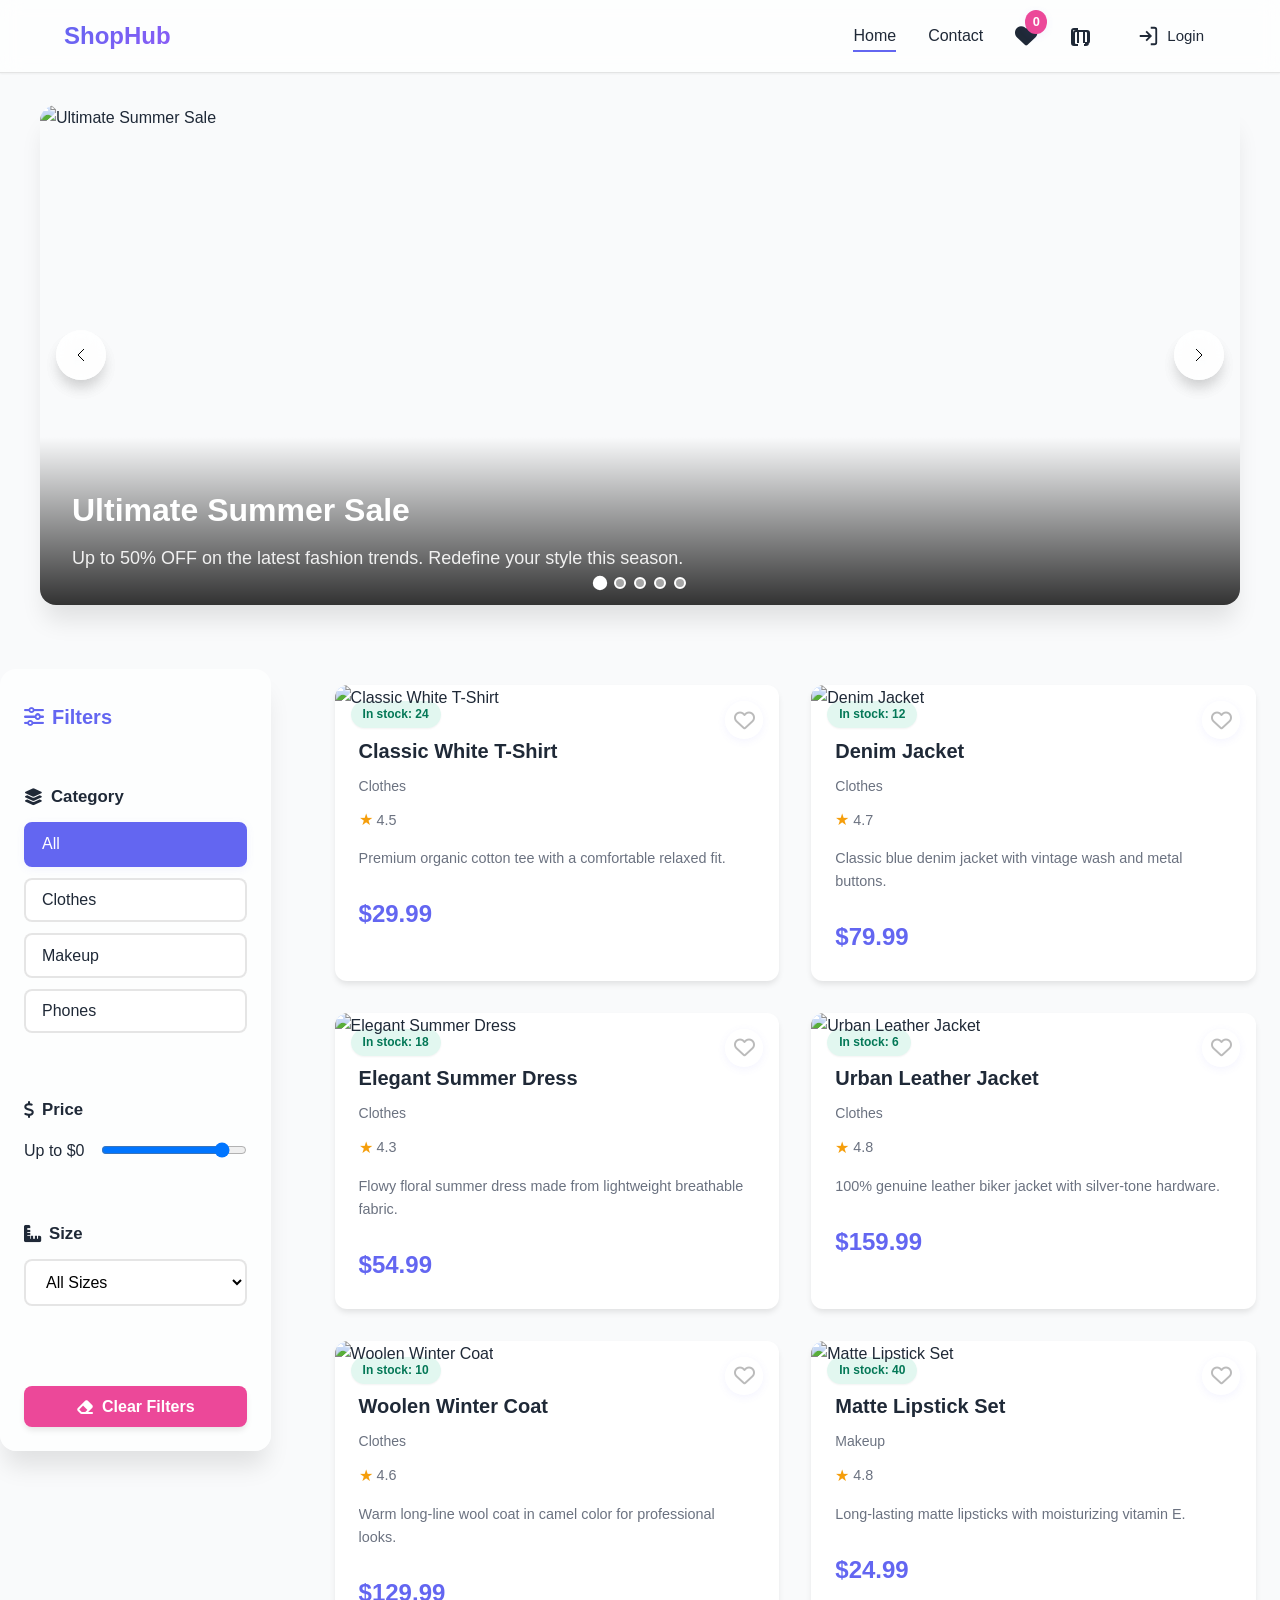
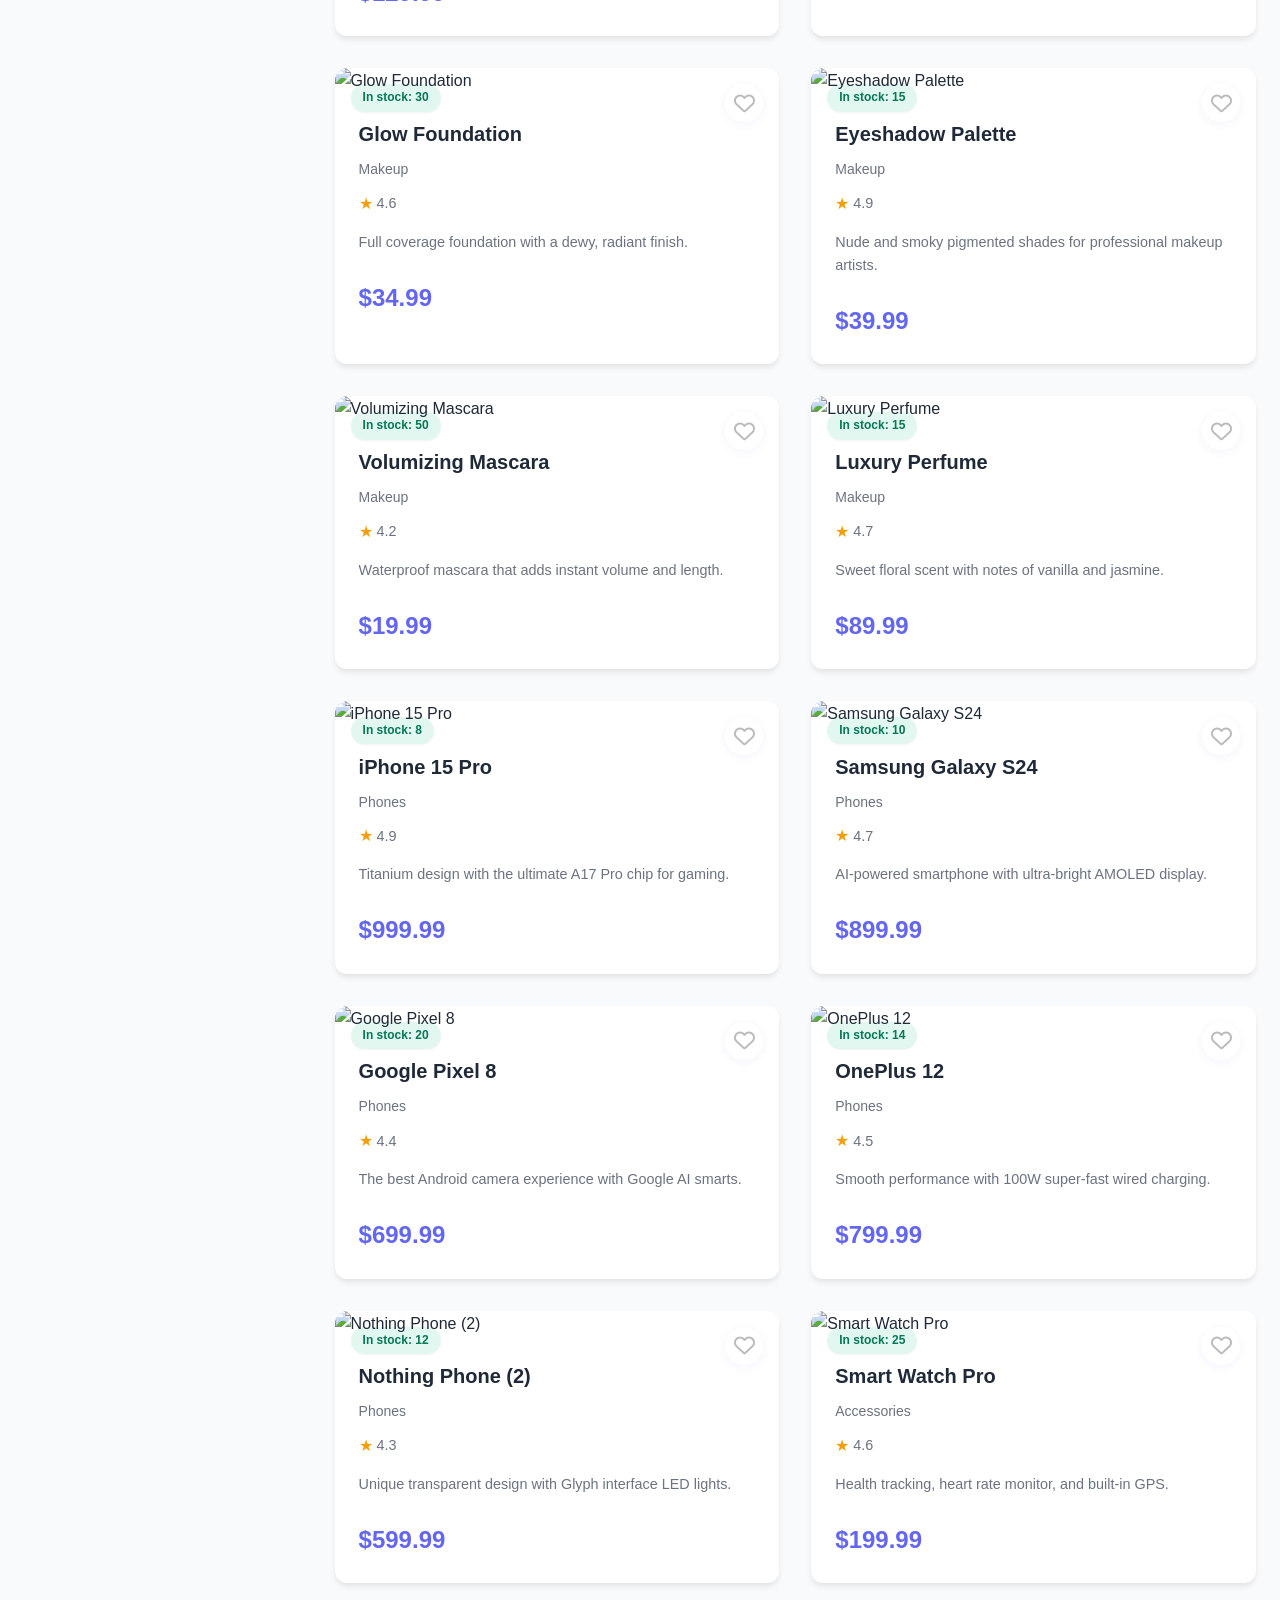
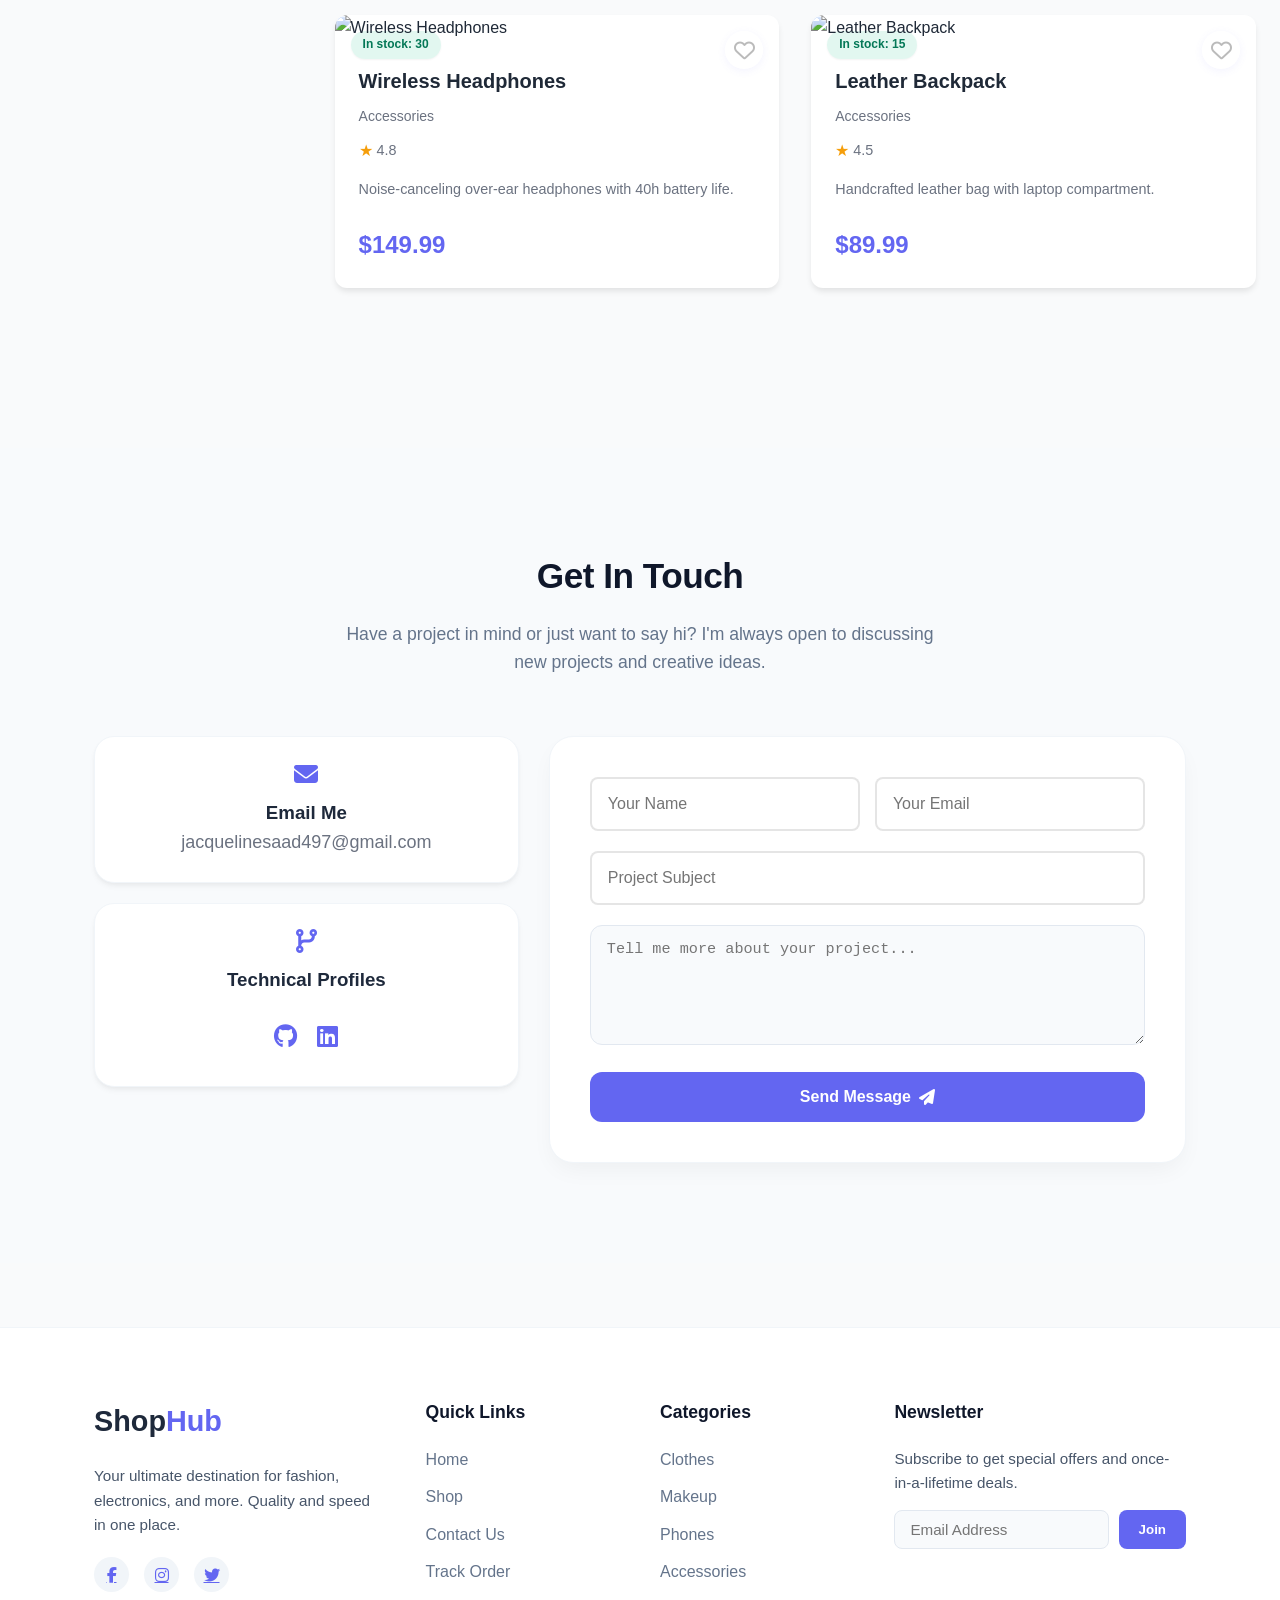
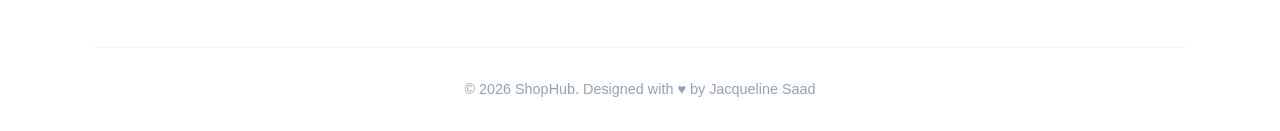
==== commit c532fd82: "Add WishList Page" ====
--- a/index.html
+++ b/index.html
@@ -16,10 +16,10 @@
                 <li><a href="index.html" class="nav-link active">Home</a></li>
                 <li><a href="#contact" class="nav-link">Contact</a></li>
                 <li class="wishlist-icon-wrapper">
-                    <button class="nav-link wishlist-nav-btn" id="openWishlistModal" aria-label="View wishlist">
+                    <a href="wishlist.html" class="nav-link wishlist-nav-btn" aria-label="View wishlist">
                         <i class="fa-solid fa-heart"></i>
                         <span class="wishlist-count" id="wishlistCount">0</span>
-                    </button>
+                    </a>
                 </li>
                 <li class="cart-icon-wrapper">
                     <a href="cart.html" class="nav-link cart-link">
@@ -29,14 +29,7 @@
                         <span class="cart-count" id="cartCount">0</span>
                     </a>
                 </li>
-                    <!-- Wishlist Modal -->
-                    <div id="wishlistModal" class="wishlist-modal" tabindex="-1" aria-modal="true" role="dialog">
-                        <div class="wishlist-modal-content">
-                            <button class="wishlist-modal-close" id="closeWishlistModal" aria-label="Close"><i class="fa-solid fa-xmark"></i></button>
-                            <h2 class="wishlist-modal-title">My Wishlist</h2>
-                            <div id="wishlistProductsContainer" class="wishlist-products-container"></div>
-                        </div>
-                    </div>
+                    <!-- Wishlist Modal removed: now only available as a separate page -->
                 <li class="nav-auth-slot" id="navAuthSlot">
                     <!-- Login icon (when logged out) or Username + Logout (when logged in) injected by auth.js -->
                 </li>
--- a/css/style.css
+++ b/css/style.css
@@ -1,3 +1,116 @@
+/* ===== Wishlist Page Premium Styling ===== */
+.wishlist-page-main {
+    min-height: 80vh;
+    display: flex;
+    flex-direction: column;
+    align-items: center;
+    justify-content: flex-start;
+    background: linear-gradient(120deg, #f8fafc 60%, #e0e7ff 100%);
+    padding: 2.5rem 0 3rem 0;
+}
+.wishlist-section {
+    background: #fff;
+    border-radius: var(--radius-xl);
+    box-shadow: 0 4px 32px 0 rgba(99,102,241,0.10), 0 1.5px 6px 0 rgba(0,0,0,0.04);
+    padding: 2.5rem 2.2rem 2rem 2.2rem;
+    max-width: 480px;
+    width: 100%;
+    margin: 2rem auto 0 auto;
+    display: flex;
+    flex-direction: column;
+    align-items: center;
+    animation: fadeInUp 0.7s cubic-bezier(.4,0,.2,1);
+}
+.wishlist-page-title {
+    font-size: 2.1rem;
+    font-weight: 800;
+    color: var(--accent-color);
+    margin-bottom: 1.7rem;
+    letter-spacing: 0.5px;
+    display: flex;
+    align-items: center;
+    gap: 0.7rem;
+}
+.wishlist-products-container {
+    width: 100%;
+    display: flex;
+    flex-direction: column;
+    gap: 1.2rem;
+    max-height: 400px;
+    overflow-y: auto;
+    padding-bottom: 0.5rem;
+}
+.wishlist-product-card {
+    display: flex;
+    align-items: center;
+    gap: 1.1rem;
+    background: linear-gradient(90deg, #f1f5ff 60%, #f8fafc 100%);
+    border-radius: var(--radius-lg);
+    box-shadow: 0 2px 12px 0 rgba(99,102,241,0.07);
+    padding: 0.9rem 1.2rem;
+    position: relative;
+    transition: box-shadow 0.22s, transform 0.18s;
+    border: 1.5px solid #e0e7ff;
+}
+.wishlist-product-card:hover {
+    box-shadow: 0 6px 24px 0 rgba(99,102,241,0.13);
+    transform: translateY(-2px) scale(1.025);
+    border-color: var(--accent-color);
+}
+.wishlist-product-img {
+    width: 62px;
+    height: 62px;
+    object-fit: cover;
+    border-radius: var(--radius-md);
+    box-shadow: 0 1.5px 6px 0 rgba(99,102,241,0.10);
+    border: 2px solid #fff;
+    background: #f8fafc;
+    transition: box-shadow 0.2s;
+}
+.wishlist-product-info {
+    flex: 1;
+    display: flex;
+    flex-direction: column;
+    gap: 0.2rem;
+}
+.wishlist-product-title {
+    font-size: 1.13rem;
+    font-weight: 700;
+    color: #22223b;
+    margin-bottom: 0.1rem;
+}
+.wishlist-product-price {
+    font-size: 1.01rem;
+    color: var(--primary-color);
+    font-weight: 600;
+}
+.wishlist-remove-btn {
+    background: none;
+    border: none;
+    color: var(--accent-color);
+    font-size: 1.25rem;
+    cursor: pointer;
+    transition: color 0.2s, transform 0.18s;
+    margin-left: 0.5rem;
+    padding: 0.2rem 0.4rem;
+    border-radius: 50%;
+}
+.wishlist-remove-btn:hover {
+    color: #e74c3c;
+    background: #fbe9e7;
+    transform: scale(1.18);
+}
+.empty-wishlist {
+    text-align: center;
+    color: #b0b3c6;
+    font-size: 1.15rem;
+    padding: 2.5rem 0 1.5rem 0;
+    opacity: 0.8;
+}
+@keyframes fadeInUp {
+    0% { opacity: 0; transform: translateY(40px); }
+    100% { opacity: 1; transform: translateY(0); }
+}
 /* ===== Wishlist Modal & Navbar Icon ===== */
 .wishlist-icon-wrapper {
     position: relative;
@@ -36,66 +149,6 @@
     animation: heartBeat 0.5s;
 }
 
-.wishlist-modal {
-    position: fixed;
-    inset: 0;
-    background: rgba(30, 41, 59, 0.18);
-    display: flex;
-    align-items: center;
-    justify-content: center;
-    z-index: 2100;
-    opacity: 0;
-    pointer-events: none;
-    transition: opacity 0.25s cubic-bezier(0.4,0,0.2,1);
-}
-.wishlist-modal.open {
-    opacity: 1;
-    pointer-events: auto;
-}
-.wishlist-modal-content {
-    background: var(--bg-glass);
-    border-radius: var(--radius-xl);
-    box-shadow: var(--shadow-xl);
-    padding: 2.2rem 2rem 2rem 2rem;
-    min-width: 320px;
-    max-width: 95vw;
-    width: 100%;
-    max-width: 420px;
-    display: flex;
-    flex-direction: column;
-    align-items: center;
-    gap: 1.2rem;
-    position: relative;
-    transform: translateY(40px) scale(0.98);
-    opacity: 0;
-    transition: transform 0.25s, opacity 0.25s;
-}
-.wishlist-modal.open .wishlist-modal-content {
-    transform: translateY(0) scale(1);
-    opacity: 1;
-}
-.wishlist-modal-close {
-    position: absolute;
-    top: 1.2rem;
-    right: 1.2rem;
-    background: none;
-    border: none;
-    font-size: 1.5rem;
-    color: var(--text-secondary);
-    cursor: pointer;
-    transition: color 0.2s;
-    z-index: 2;
-}
-.wishlist-modal-close:hover {
-    color: var(--accent-color);
-}
-.wishlist-modal-title {
-    font-size: 1.3rem;
-    font-weight: 700;
-    text-align: center;
-    color: var(--text-primary);
-    margin-bottom: 0.5rem;
-}
 .wishlist-products-container {
     width: 100%;
     display: flex;
